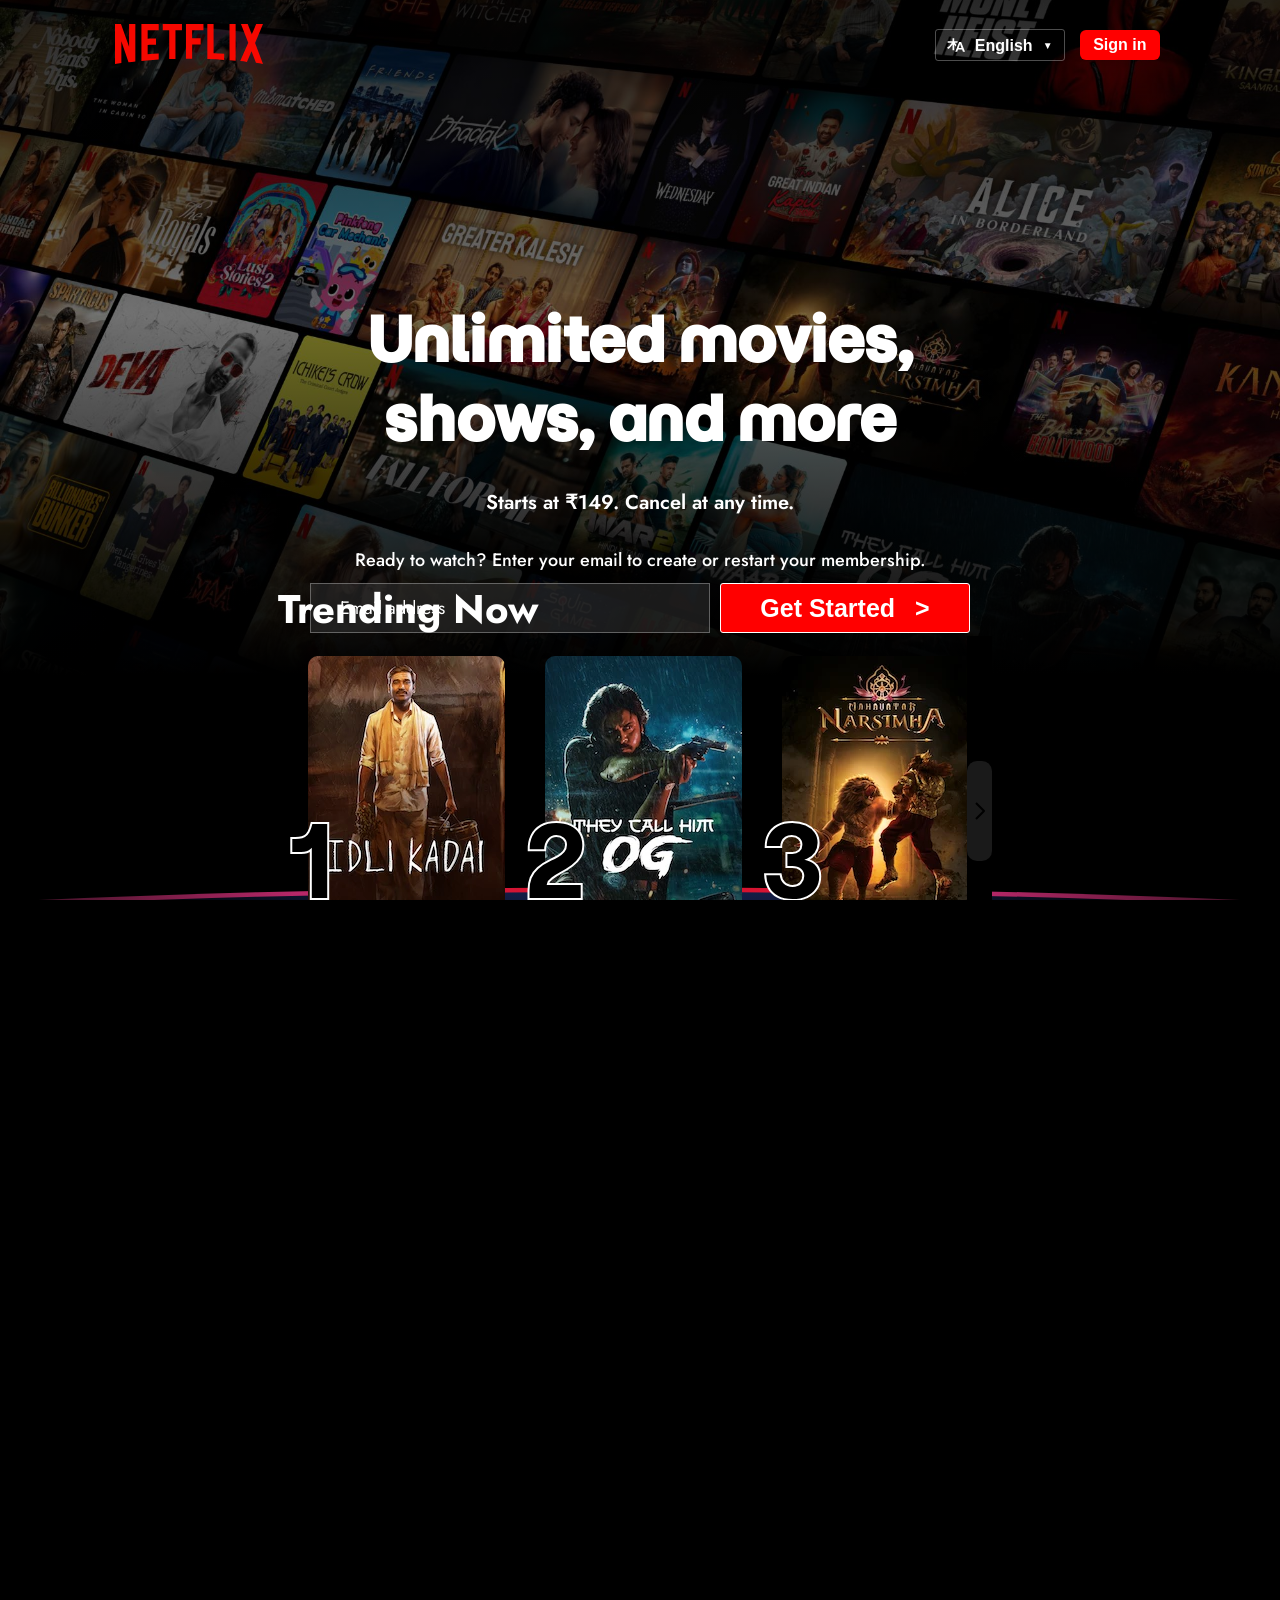
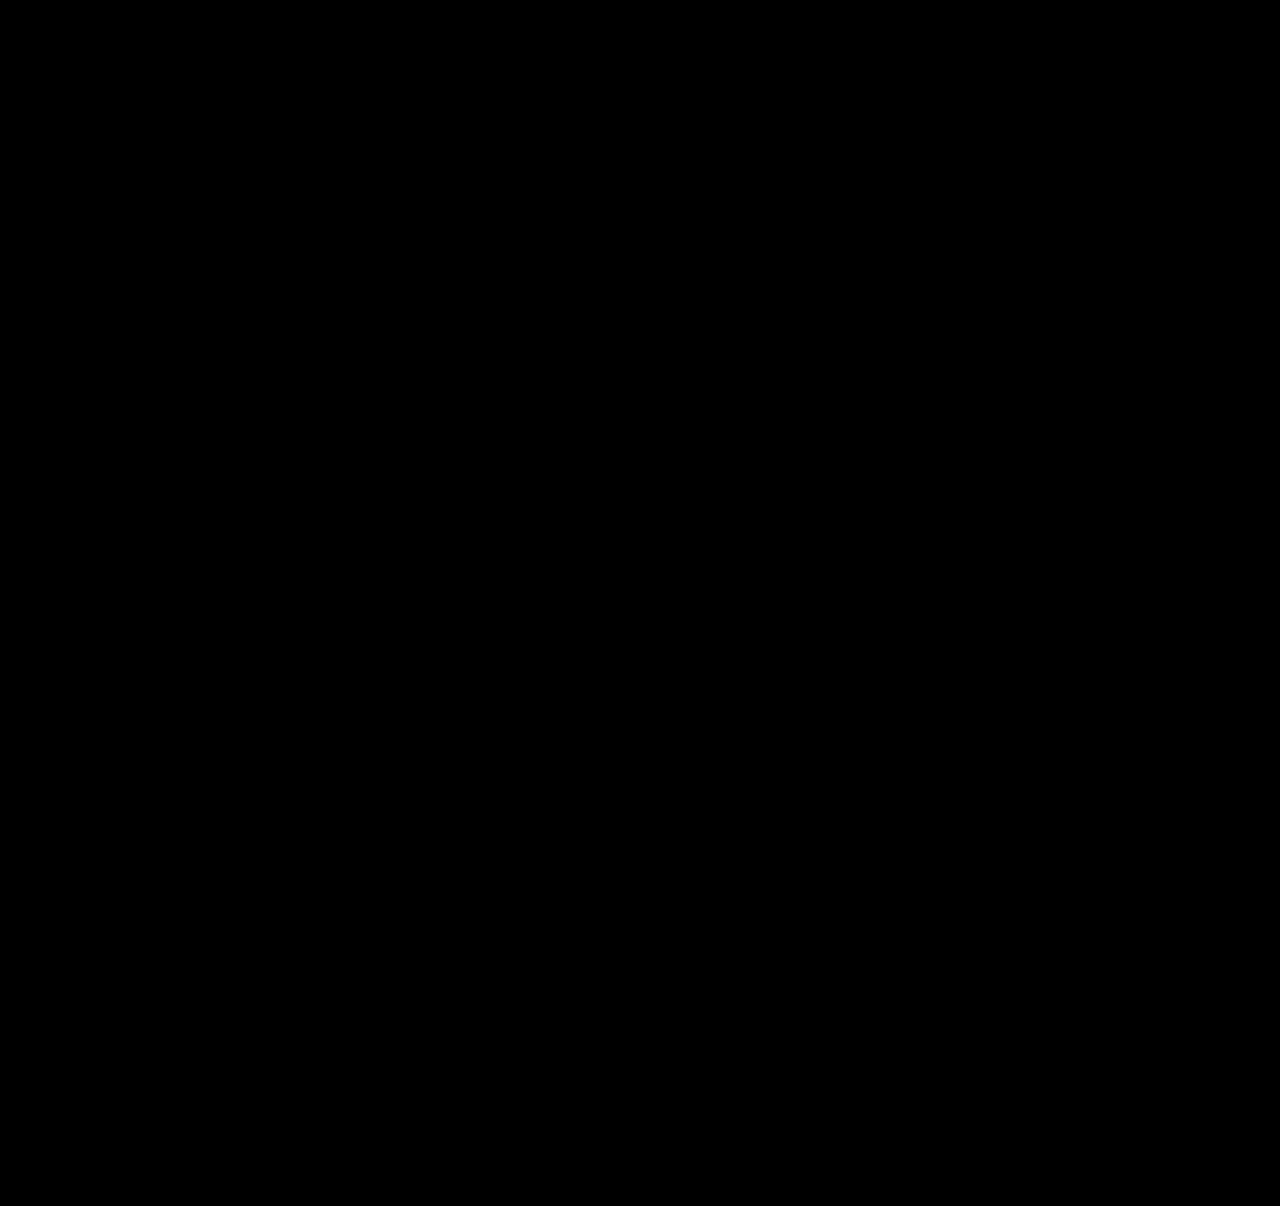
==== index.html @ 1cad3589 "half responsible" ====
<!DOCTYPE html>
<html lang="en">

<head>
    <meta charset="UTF-8">
    <meta name="viewport" content="width=device-width, initial-scale=1.0">
    <title>Document</title>
    <link rel="preconnect" href="https://fonts.googleapis.com">
    <link rel="preconnect" href="https://fonts.gstatic.com" crossorigin>
    <link
        href="https://fonts.googleapis.com/css2?family=Jost:ital,wght@0,100..900;1,100..900&family=Momo+Trust+Display&family=Roboto:ital,wght@0,100..900;1,100..900&display=swap"
        rel="stylesheet">
    <link rel="stylesheet" href="style.css">
</head>

<body>
    <div class="upper">
        <img class="background-image" src="main image.jpg" alt="">
        <div class="transparent"></div>
        <nav class="navbar">
            <div class="logo"><img class="navbar-logo" src="logo.svg" alt=""></div>

            <div class="buttons">
                <button class="lang">
                    <img class="lang-logo" src="lang.svg" alt="">
                    <select name="lan" id="language">
                        <option value="English">English</option>
                        <option value="Hindi">Hindi</option>
                    </select></button>
                <button class="signin">Sign in</button>
            </div>
        </nav>
        <div class="container">
            <h1>Unlimited movies, shows, and more</h1>
            <h3 class="offer">Starts at ₹149. Cancel at any time.</h3>
            <p class="pera">Ready to watch? Enter your email to create or restart your membership.</p>
            <div class="inputbutton">
                <div class="input-box">
                    <input type="email" class="einput" id="email" placeholder="" required>
                    <label for="email">Email address</label>
                </div>
                <button class="getbutton">Get Started</button>

            </div>
        </div>
    </div>
    <div class="lower">
        <div class="circle"></div>
        <div class="circle2"></div>
    </div>
    <div class="scrollbaar">
        <div class="main">
            <div class="header">
                <h2 class="trending-now">Trending Now</h2>
            </div>
            <div class="content">
                <div class="scroll">
                    <div class="left"><button class="button buttonleft"><svg viewBox="0 0 24 24" width="24" height="24"
                                data-icon="ChevronLeftMedium" data-icon-id=":r9:" aria-hidden="true"
                                xmlns="http://www.w3.org/2000/svg" fill="none" role="img">
                                <path fill="currentColor" fill-rule="evenodd"
                                    d="m8.41 12 7.3 7.3-1.42 1.4-8-8a1 1 0 0 1 0-1.4l8-8 1.42 1.4z" clip-rule="evenodd">
                                </path>
                            </svg></button></div>
                    <div class="elements">
                        <ul class="ullist">
                            <li class="li-img img1">
                                <div class="li-image"><img class="images" src="img1.webp" alt="">
                                    <p class="number">1</p>
                                </div>
                            </li>
                            <li class="li-img img2">
                                <div class="li-image"><img class="images" src="img2.webp" alt="">
                                    <p class="number">2</p>
                                </div>
                            </li>
                            <li class="li-img img3">
                                <div class="li-image"><img class="images" src="img3.webp" alt="">
                                    <p class="number">3</p>
                                </div>
                            </li>
                            <li class="li-img img4">
                                <div class="li-image"><img class="images" src="img4.webp" alt="">
                                    <p class="number">4</p>
                                </div>
                            </li>
                            <li class="li-img img5">
                                <div class="li-image"><img class="images" src="img5.webp" alt="">
                                    <p class="number">5</p>
                                </div>
                            </li>
                            <li class="li-img img6">
                                <div class="li-image"><img class="images" src="img6.webp" alt="">
                                    <p class="number">6</p>
                                </div>
                            </li>
                            <li class="li-img img7">
                                <div class="li-image"><img class="images" src="img7.webp" alt="">
                                    <p class="number">7</p>
                                </div>
                            </li>
                            <li class="li-img img8">
                                <div class="li-image"><img class="images" src="img8.webp" alt="">
                                    <p class="number">8</p>
                                </div>
                            </li>
                            <li class="li-img img9">
                                <div class="li-image"><img class="images" src="img9.webp" alt="">
                                    <p class="number">9</p>
                                </div>
                            </li>
                            <li class="li-img img10">
                                <div class="li-image"><img class="images" src="img10.webp" alt="">
                                    <p class="number">10</p>
                                </div>
                            </li>
                        </ul>
                    </div>
                    <div class="right"><button class="button buttonright"><svg viewBox="0 0 24 24" width="24"
                                height="24" data-icon="ChevronRightMedium" data-icon-id=":r4:" aria-hidden="true"
                                xmlns="http://www.w3.org/2000/svg" fill="none" role="img" class="">
                                <path fill="currentColor" fill-rule="evenodd"
                                    d="m15.59 12-7.3 7.3 1.42 1.4 8-8a1 1 0 0 0 0-1.4l-8-8-1.42 1.4z"
                                    clip-rule="evenodd">
                                </path>
                            </svg></button></div>
                </div>
            </div>
        </div>
    </div>
    <div class="third-section">
        <div class="third-section-container">
            <div class="more-reasons">
                <h2 class="headingjoin">More reasons to join</h2>
            </div>
            <div class="boxes">
                <div class="box">
                    <h3 class="title">Enjoy on your TV</h3>
                    <p class="text">Watch on smart TVs, PlayStation, Xbox, Chromecast, Apple TV, Blu-ray players and
                        more.
                    </p>
                    <div class="png"><svg width="72" height="72" viewBox="0 0 72 72" fill="none" class="">
                            <g id="television-core-small">
                                <path id="Vector" fill-rule="evenodd" clip-rule="evenodd"
                                    d="M37.2 53.3992C37.2 52.7365 36.6628 52.1992 36 52.1992H34.8C34.1373 52.1992 33.6 52.7365 33.6 53.3992V56.2636C33.6 56.9129 33.0834 57.4433 32.4347 57.4739C30.3013 57.5744 28.1719 57.7834 26.0546 58.1011L19.444 59.0926C18.2692 59.2688 17.4 60.2782 17.4 61.4662V62.0992C17.4 62.4304 17.6686 62.6992 18 62.6992H52.8C53.1314 62.6992 53.4 62.4304 53.4 62.0992V61.4662C53.4 60.2782 52.5309 59.2688 51.3561 59.0926L44.7454 58.1011C42.6282 57.7834 40.4987 57.5744 38.3653 57.4739C37.7167 57.4433 37.2 56.9129 37.2 56.2636V53.3992Z"
                                    fill="url(#paint0_radial_5179_1308)"></path>
                                <path id="Vector_2"
                                    d="M18.6 60.7388C18.6 60.2306 18.9587 59.796 19.4602 59.711C22.0196 59.2775 29.7585 58.0508 35.4 58.0508C41.0415 58.0508 48.7804 59.2775 51.3398 59.711C51.8412 59.796 52.2 60.2306 52.2 60.7388C52.2 60.902 52.0575 61.0268 51.8967 61.0004C50.1219 60.707 40.9704 59.2409 35.4 59.2409C29.8295 59.2409 20.678 60.707 18.9033 61.0004C18.7425 61.0268 18.6 60.902 18.6 60.7388Z"
                                    fill="url(#paint1_radial_5179_1308)"></path>
                                <path id="Vector_3"
                                    d="M63 12H8.99995C8.00584 12 7.19995 12.8059 7.19995 13.8V51.6C7.19995 52.5941 8.00584 53.4 8.99995 53.4H63C63.9941 53.4 64.8 52.5941 64.8 51.6V13.8C64.8 12.8059 63.9941 12 63 12Z"
                                    fill="url(#paint2_linear_5179_1308)"></path>
                                <path id="Vector_4"
                                    d="M63 12H8.99995C8.00584 12 7.19995 12.8059 7.19995 13.8V51.6C7.19995 52.5941 8.00584 53.4 8.99995 53.4H63C63.9941 53.4 64.8 52.5941 64.8 51.6V13.8C64.8 12.8059 63.9941 12 63 12Z"
                                    fill="url(#paint3_radial_5179_1308)"></path>
                                <path id="Vector_5" fill-rule="evenodd" clip-rule="evenodd"
                                    d="M8.99995 12.6H63C63.663 12.6 64.2 13.1372 64.2 13.8V50.4H7.79995V13.8C7.79995 13.1372 8.33719 12.6 8.99995 12.6ZM7.19995 50.4V13.8C7.19995 12.8059 8.00581 12 8.99995 12H63C63.9942 12 64.8 12.8059 64.8 13.8V50.4V51.6C64.8 52.5941 63.9942 53.4 63 53.4H8.99995C8.00581 53.4 7.19995 52.5941 7.19995 51.6V50.4Z"
                                    fill="url(#paint4_radial_5179_1308)"></path>
                                <path id="Vector_6"
                                    d="M35.4 52.8C36.3941 52.8 37.2 52.3971 37.2 51.9C37.2 51.4029 36.3941 51 35.4 51C34.4059 51 33.6 51.4029 33.6 51.9C33.6 52.3971 34.4059 52.8 35.4 52.8Z"
                                    fill="url(#paint5_radial_5179_1308)"></path>
                            </g>
                            <defs>
                                <radialGradient id="paint0_radial_5179_1308" cx="0" cy="0" r="1"
                                    gradientUnits="userSpaceOnUse"
                                    gradientTransform="translate(50.3269 49.3723) rotate(118.526) scale(55.1579 46.2871)">
                                    <stop stop-color="#802600"></stop>
                                    <stop offset="0.333333" stop-color="#6F181D"></stop>
                                    <stop offset="0.666667" stop-color="#5B1333"></stop>
                                    <stop offset="1" stop-color="#391945"></stop>
                                </radialGradient>
                                <radialGradient id="paint1_radial_5179_1308" cx="0" cy="0" r="1"
                                    gradientUnits="userSpaceOnUse"
                                    gradientTransform="translate(48.1077 53.6128) rotate(158.116) scale(32.7275 42.219)">
                                    <stop stop-color="#99421D"></stop>
                                    <stop offset="0.333333" stop-color="#99161D"></stop>
                                    <stop offset="0.666667" stop-color="#7D1845"></stop>
                                    <stop offset="1" stop-color="#59216E"></stop>
                                </radialGradient>
                                <linearGradient id="paint2_linear_5179_1308" x1="10.4727" y1="14.9572" x2="56.1755"
                                    y2="51.4814" gradientUnits="userSpaceOnUse">
                                    <stop stop-color="#99161D"></stop>
                                    <stop offset="0.245283" stop-color="#CA005B"></stop>
                                    <stop offset="0.346698" stop-color="#FF479A"></stop>
                                    <stop offset="0.46934" stop-color="#CC3CFF"></stop>
                                    <stop offset="0.735849" stop-color="#BC1A22"></stop>
                                    <stop offset="1" stop-color="#C94FF5"></stop>
                                </linearGradient>
                                <radialGradient id="paint3_radial_5179_1308" cx="0" cy="0" r="1"
                                    gradientUnits="userSpaceOnUse"
                                    gradientTransform="translate(38.6181 23.8286) rotate(90) scale(25.9571 25.8545)">
                                    <stop stop-color="#1C0E20" stop-opacity="0"></stop>
                                    <stop offset="1" stop-color="#1C0E20"></stop>
                                </radialGradient>
                                <radialGradient id="paint4_radial_5179_1308" cx="0" cy="0" r="1"
                                    gradientUnits="userSpaceOnUse"
                                    gradientTransform="translate(54 20.1938) rotate(144.293) scale(47.2897 44.8232)">
                                    <stop stop-color="#EF7744"></stop>
                                    <stop offset="0.333333" stop-color="#E50914"></stop>
                                    <stop offset="0.666667" stop-color="#A70D53"></stop>
                                    <stop offset="1" stop-color="#792A95"></stop>
                                </radialGradient>
                                <radialGradient id="paint5_radial_5179_1308" cx="0" cy="0" r="1"
                                    gradientUnits="userSpaceOnUse"
                                    gradientTransform="translate(36.525 51.3562) rotate(135) scale(4.58735)">
                                    <stop stop-color="#FFDCCC"></stop>
                                    <stop offset="0.333333" stop-color="#FFBDC0"></stop>
                                    <stop offset="0.666667" stop-color="#F89DC6"></stop>
                                    <stop offset="1" stop-color="#E4A1FA"></stop>
                                </radialGradient>
                            </defs>
                        </svg></div>
                </div>
                <div class="box">
                    <h3 class="title">Download your shows to watch offline</h3>
                    <p class="text">Save your favourites easily and always have something to watch.</p>
                    <div class="png"><svg width="72" height="72" viewBox="0 0 72 72" fill="none">
                            <g id="download-core-small">
                                <path id="Vector"
                                    d="M36 70.2008C54.8882 70.2008 70.2001 54.8889 70.2001 36.0008C70.2001 17.1126 54.8882 1.80078 36 1.80078C17.1119 1.80078 1.80005 17.1126 1.80005 36.0008C1.80005 54.8889 17.1119 70.2008 36 70.2008Z"
                                    fill="url(#paint0_radial_5179_7940)"></path>
                                <path id="Vector_2" opacity="0.4"
                                    d="M64.7658 36.195C65.5206 51.5916 53.7908 63.5824 38.5668 62.977C23.3428 62.3722 10.3893 49.4 9.63446 34.0034C8.87954 18.6068 20.6091 6.61594 35.8331 7.22116C51.0571 7.82638 64.0104 20.7984 64.7658 36.195Z"
                                    fill="url(#paint1_radial_5179_7940)"></path>
                                <path id="Vector_3"
                                    d="M62.3657 37.9958C63.1205 53.3924 51.3908 65.3832 36.1668 64.7778C20.9428 64.173 7.9893 51.2008 7.23444 35.8041C6.47952 20.4075 18.2091 8.41672 33.4331 9.02194C48.6571 9.62716 61.6103 22.5992 62.3657 37.9958Z"
                                    fill="url(#paint2_radial_5179_7940)"></path>
                                <path id="Vector_4" opacity="0.5"
                                    d="M64.7658 36.195C65.5206 51.5916 53.7908 63.5824 38.5668 62.977C23.3428 62.3722 10.3893 49.4 9.63446 34.0034C8.87954 18.6068 20.6091 6.61594 35.8331 7.22116C51.0571 7.82638 64.0104 20.7984 64.7658 36.195Z"
                                    fill="url(#paint3_radial_5179_7940)"></path>
                                <path id="Vector_5" opacity="0.6"
                                    d="M36.9 60.6C48.6636 60.6 58.2 51.0637 58.2 39.3C58.2 27.5363 48.6636 18 36.9 18C25.1363 18 15.6 27.5363 15.6 39.3C15.6 51.0637 25.1363 60.6 36.9 60.6Z"
                                    fill="url(#paint4_radial_5179_7940)"></path>
                                <path id="Vector_6" fill-rule="evenodd" clip-rule="evenodd"
                                    d="M39.0849 42.2727L46.3387 35.76L48.8945 38.5142L38.9118 47.477L37.8466 48.4333L36.6071 47.477L24.9899 38.5142L27.0434 35.76L35.4849 42.2727L33.6 21.6016H37.2L39.0849 42.2727Z"
                                    fill="url(#paint5_radial_5179_7940)"></path>
                                <path id="Vector_7" opacity="0.4" fill-rule="evenodd" clip-rule="evenodd"
                                    d="M61.6566 34.9618C61.7832 35.3893 62.391 35.3233 62.3694 34.878C61.6962 21.1369 50.1509 9.55975 36.5817 9.01957C34.4606 8.93515 32.4155 9.12541 30.4772 9.55909C30.0745 9.64915 30.1575 10.2082 30.5697 10.2246C45.0094 10.7979 57.6246 21.2971 61.6566 34.9618Z"
                                    fill="url(#paint6_radial_5179_7940)"></path>
                            </g>
                            <defs>
                                <radialGradient id="paint0_radial_5179_7940" cx="0" cy="0" r="1"
                                    gradientUnits="userSpaceOnUse"
                                    gradientTransform="translate(36.0001 36.1837) rotate(-90) scale(34.3829)">
                                    <stop offset="0.782019" stop-color="#982DBE"></stop>
                                    <stop offset="0.906819" stop-color="#B038DC" stop-opacity="0.2"></stop>
                                    <stop offset="1" stop-color="#E4A1FA" stop-opacity="0"></stop>
                                </radialGradient>
                                <radialGradient id="paint1_radial_5179_7940" cx="0" cy="0" r="1"
                                    gradientUnits="userSpaceOnUse"
                                    gradientTransform="translate(52.9937 20.0992) rotate(135) scale(49.9836)">
                                    <stop stop-color="#FFDCCC"></stop>
                                    <stop offset="0.333333" stop-color="#FFBDC0"></stop>
                                    <stop offset="0.666667" stop-color="#F89DC6"></stop>
                                    <stop offset="1" stop-color="#E4A1FA"></stop>
                                </radialGradient>
                                <radialGradient id="paint2_radial_5179_7940" cx="0" cy="0" r="1"
                                    gradientUnits="userSpaceOnUse"
                                    gradientTransform="translate(52.7999 19.6937) rotate(135) scale(53.1037)">
                                    <stop stop-color="#FFA984"></stop>
                                    <stop offset="0.333333" stop-color="#FF787F"></stop>
                                    <stop offset="0.666667" stop-color="#F45FA2"></stop>
                                    <stop offset="1" stop-color="#C44AF1"></stop>
                                </radialGradient>
                                <radialGradient id="paint3_radial_5179_7940" cx="0" cy="0" r="1"
                                    gradientUnits="userSpaceOnUse"
                                    gradientTransform="translate(52.9937 20.0992) rotate(135) scale(49.9836)">
                                    <stop stop-color="#FFDCCC"></stop>
                                    <stop offset="0.333333" stop-color="#FFBDC0"></stop>
                                    <stop offset="0.666667" stop-color="#F89DC6"></stop>
                                    <stop offset="1" stop-color="#E4A1FA"></stop>
                                </radialGradient>
                                <radialGradient id="paint4_radial_5179_7940" cx="0" cy="0" r="1"
                                    gradientUnits="userSpaceOnUse" gradientTransform="translate(36.9 39.3) scale(21.3)">
                                    <stop stop-color="white"></stop>
                                    <stop offset="1" stop-color="white" stop-opacity="0"></stop>
                                </radialGradient>
                                <radialGradient id="paint5_radial_5179_7940" cx="0" cy="0" r="1"
                                    gradientUnits="userSpaceOnUse"
                                    gradientTransform="translate(31.2 32.1016) rotate(39.5226) scale(15.5567)">
                                    <stop stop-color="#EF7744"></stop>
                                    <stop offset="0.2406" stop-color="#E50914"></stop>
                                    <stop offset="1" stop-color="#792A95"></stop>
                                </radialGradient>
                                <radialGradient id="paint6_radial_5179_7940" cx="0" cy="0" r="1"
                                    gradientUnits="userSpaceOnUse"
                                    gradientTransform="translate(50.7 21.3) rotate(-180) scale(30)">
                                    <stop stop-color="white"></stop>
                                    <stop offset="1" stop-color="white" stop-opacity="0"></stop>
                                </radialGradient>
                            </defs>
                        </svg></div>
                </div>
                <div class="box">
                    <h3 class="title">Watch everywhere</h3>
                    <p class="text">Stream unlimited movies and TV shows on your phone, tablet, laptop, and TV.</p>
                    <div class="png"><svg width="72" height="72" viewBox="0 0 72 72" fill="none">
                            <g id="telescope-core-small">
                                <path id="Vector"
                                    d="M24.0492 36.6016L33.6 46.3898L17.8029 56.8633C17.8029 56.8633 15.8891 57.6983 13.625 55.2638C11.361 52.8293 12.1235 51.238 12.1235 51.238L24.0492 36.6016Z"
                                    fill="url(#paint0_radial_5179_1664)"></path>
                                <path id="Vector_2"
                                    d="M25.0344 34.1992L36 46.151L25.0616 53.8043C25.0616 53.8043 21.8289 55.0984 18.0987 51.0172C14.3686 46.9358 15.9198 44.5105 15.9198 44.5105L25.0344 34.1992Z"
                                    fill="url(#paint1_radial_5179_1664)"></path>
                                <path id="Vector_3"
                                    d="M39 13.0195L59.1 33.6788L32.5325 50.4142C32.5325 50.4142 28.7459 50.2552 24.3978 45.4897C20.0498 40.7243 21.4096 35.8101 21.4096 35.8101L39 13.0195Z"
                                    fill="url(#paint2_radial_5179_1664)"></path>
                                <path id="Vector_4"
                                    d="M57.6709 15.3516C63.1044 21.2807 63.9858 29.2883 59.6386 33.2371C55.2916 37.186 47.3628 35.5806 41.9292 29.6515C36.4954 23.7224 35.6145 15.7148 39.9615 11.766C44.3084 7.81716 52.2372 9.42252 57.6709 15.3516Z"
                                    fill="url(#paint3_radial_5179_1664)"></path>
                                <path id="Vector_5"
                                    d="M58.3787 31.255C54.8121 34.5032 48.2143 33.0817 43.6421 28.0798C39.07 23.078 38.2547 16.39 41.8213 13.1419C45.3879 9.89364 51.9857 11.3152 56.5579 16.3171C61.1298 21.3189 61.9452 28.0069 58.3787 31.255Z"
                                    fill="url(#paint4_radial_5179_1664)"></path>
                                <path id="Vector_6" opacity="0.85"
                                    d="M59.6783 28.823C60.576 24.1785 59.6544 20.5934 56.1603 16.6199C52.6662 12.6464 47.3508 10.8657 43.7796 12.7598C39.371 15.098 48.3734 13.5961 53.4577 19.5815C57.8259 24.724 58.8516 33.1009 59.6783 28.823Z"
                                    fill="url(#paint5_radial_5179_1664)"></path>
                                <path id="Vector_7" opacity="0.4"
                                    d="M50.3979 25.2452C50.4549 26.7239 49.2932 27.7677 47.8032 27.5766C46.3131 27.3856 45.059 26.032 45.002 24.5532C44.945 23.0745 46.1067 22.0307 47.5968 22.2218C49.0868 22.4128 50.341 23.7664 50.3979 25.2452Z"
                                    fill="url(#paint6_radial_5179_1664)"></path>
                                <path id="Vector_8" opacity="0.6"
                                    d="M36.9217 21.0039L26.4258 34.3627C26.3297 36.4604 28.2903 39.5534 30.0334 40.8344L41.2345 29.9105C39.6 28.2005 36.9591 24.1025 36.9217 21.0039Z"
                                    fill="url(#paint7_radial_5179_1664)"></path>
                                <path id="Vector_9" fill-rule="evenodd" clip-rule="evenodd"
                                    d="M20.0576 9.60156L21.479 11.7187L24 11.0654L22.3575 13.0272L23.7789 15.1444L21.3424 14.2397L19.7 16.2016L19.8365 13.6806L17.4 12.7759L19.9209 12.1225L20.0576 9.60156ZM58.776 52.8016L58.9623 56.4685L62.4 57.4188L59.0774 58.7347L59.2637 62.4016L57.0239 59.548L53.7014 60.8638L55.6397 57.7843L53.4 54.9307L56.8377 55.8811L58.776 52.8016ZM15.206 24.2101L15.8768 21.0016L13.4793 23.1964L10.6853 21.5563L11.9975 24.553L9.59998 26.7478L12.8085 26.405L14.1207 29.4016L14.7915 26.1931L18 25.8502L15.206 24.2101Z"
                                    fill="url(#paint8_linear_5179_1664)"></path>
                            </g>
                            <defs>
                                <radialGradient id="paint0_radial_5179_1664" cx="0" cy="0" r="1"
                                    gradientUnits="userSpaceOnUse"
                                    gradientTransform="translate(36.6875 32.7016) rotate(135) scale(34.9134)">
                                    <stop stop-color="#99421D"></stop>
                                    <stop offset="0.333333" stop-color="#99161D"></stop>
                                    <stop offset="0.666667" stop-color="#7D1845"></stop>
                                    <stop offset="1" stop-color="#59216E"></stop>
                                </radialGradient>
                                <radialGradient id="paint1_radial_5179_1664" cx="0" cy="0" r="1"
                                    gradientUnits="userSpaceOnUse"
                                    gradientTransform="translate(42.5937 27.2992) rotate(135) scale(44.5477 44.5279)">
                                    <stop stop-color="#EF7744"></stop>
                                    <stop offset="0.333333" stop-color="#E50914"></stop>
                                    <stop offset="0.666667" stop-color="#A70D53"></stop>
                                    <stop offset="1" stop-color="#792A95"></stop>
                                </radialGradient>
                                <radialGradient id="paint2_radial_5179_1664" cx="0" cy="0" r="1"
                                    gradientUnits="userSpaceOnUse"
                                    gradientTransform="translate(42.3 29.106) rotate(135) scale(31.8127)">
                                    <stop stop-color="#FB540D"></stop>
                                    <stop offset="0.333333" stop-color="#E50914"></stop>
                                    <stop offset="0.666667" stop-color="#A70D53"></stop>
                                    <stop offset="1" stop-color="#792A95"></stop>
                                </radialGradient>
                                <radialGradient id="paint3_radial_5179_1664" cx="0" cy="0" r="1"
                                    gradientUnits="userSpaceOnUse"
                                    gradientTransform="translate(57.675 14.7078) rotate(134.326) scale(24.0433 24.0367)">
                                    <stop stop-color="#FFDCCC"></stop>
                                    <stop offset="0.333333" stop-color="#FFBDC0"></stop>
                                    <stop offset="0.666667" stop-color="#F89DC6"></stop>
                                    <stop offset="1" stop-color="#E4A1FA"></stop>
                                </radialGradient>
                                <radialGradient id="paint4_radial_5179_1664" cx="0" cy="0" r="1"
                                    gradientUnits="userSpaceOnUse"
                                    gradientTransform="translate(52.1305 21.273) rotate(141.875) scale(9.87138 12.8159)">
                                    <stop offset="0.307292" stop-color="#F89DC6"></stop>
                                    <stop offset="0.645392" stop-color="#E75094"></stop>
                                    <stop offset="1" stop-color="#59216E"></stop>
                                </radialGradient>
                                <radialGradient id="paint5_radial_5179_1664" cx="0" cy="0" r="1"
                                    gradientUnits="userSpaceOnUse"
                                    gradientTransform="translate(55.8 15.6) rotate(135) scale(13.1522)">
                                    <stop stop-color="white"></stop>
                                    <stop offset="1" stop-color="white" stop-opacity="0"></stop>
                                </radialGradient>
                                <radialGradient id="paint6_radial_5179_1664" cx="0" cy="0" r="1"
                                    gradientUnits="userSpaceOnUse"
                                    gradientTransform="translate(49.2362 22.9648) rotate(131.079) scale(5.08644 6.006)">
                                    <stop stop-color="white"></stop>
                                    <stop offset="1" stop-color="white" stop-opacity="0"></stop>
                                </radialGradient>
                                <radialGradient id="paint7_radial_5179_1664" cx="0" cy="0" r="1"
                                    gradientUnits="userSpaceOnUse"
                                    gradientTransform="translate(36.8758 29.1353) rotate(137.622) scale(13.5764)">
                                    <stop stop-color="#FFA984"></stop>
                                    <stop offset="1" stop-color="#F7636B" stop-opacity="0"></stop>
                                </radialGradient>
                                <linearGradient id="paint8_linear_5179_1664" x1="44.65" y1="27.9016" x2="24.25"
                                    y2="48.3016" gradientUnits="userSpaceOnUse">
                                    <stop stop-color="#EF7744"></stop>
                                    <stop offset="0.333333" stop-color="#E50914"></stop>
                                    <stop offset="0.666667" stop-color="#A70D53"></stop>
                                    <stop offset="1" stop-color="#792A95"></stop>
                                </linearGradient>
                            </defs>
                        </svg></div>
                </div>
                <div class="box">
                    <h3 class="title">Create profiles for kids</h3>
                    <p class="text">Send kids on adventures with their favourite characters in a space made just for
                        them —
                        free with your membership.</p>
                    <div class="png"><svg width="72" height="72" viewBox="0 0 72 72" fill="none">
                            <g id="profiles-core-small">
                                <path id="Vector"
                                    d="M10.8 15.6008C10.8 12.9499 12.949 10.8008 15.5999 10.8008H40.8C43.4509 10.8008 45.6 12.9498 45.6 15.6008V40.8007C45.6 43.4516 43.4509 45.6007 40.8 45.6007H15.6C12.949 45.6007 10.8 43.4517 10.8 40.8007V15.6008Z"
                                    fill="url(#paint0_radial_5179_7919)"></path>
                                <path id="Vector_2"
                                    d="M9.59998 14.4016C9.59998 11.7506 11.749 9.60162 14.4 9.60156H39.6C42.251 9.60156 44.4 11.7506 44.4 14.4016V39.6015C44.4 42.2525 42.251 44.4015 39.6 44.4015H14.4C11.749 44.4016 9.59998 42.2525 9.59998 39.6015V14.4016Z"
                                    fill="url(#paint1_radial_5179_7919)"></path>
                                <path id="Vector_3"
                                    d="M18.6 21.9008C18.6 23.0606 17.6598 24.0008 16.5 24.0008C15.3402 24.0008 14.4 23.0606 14.4 21.9008C14.4 20.741 15.3402 19.8008 16.5 19.8008C17.6598 19.8008 18.6 20.741 18.6 21.9008Z"
                                    fill="url(#paint2_radial_5179_7919)"></path>
                                <path id="Vector_4"
                                    d="M39.6 21.9008C39.6 23.0606 38.6598 24.0008 37.5 24.0008C36.3402 24.0008 35.4 23.0606 35.4 21.9008C35.4 20.741 36.3402 19.8008 37.5 19.8008C38.6598 19.8008 39.6 20.741 39.6 21.9008Z"
                                    fill="url(#paint3_radial_5179_7919)"></path>
                                <path id="Vector_5"
                                    d="M23.6713 29.4501C23.2437 29.1967 22.6917 29.3379 22.4383 29.7655C22.1848 30.1932 22.3261 30.7452 22.7537 30.9986C23.8254 31.6337 26.769 32.7744 30.6375 32.7744C34.506 32.7744 37.4497 31.6337 38.5213 30.9986C38.949 30.7452 39.0902 30.1932 38.8368 29.7655C38.5834 29.3379 38.0313 29.1967 37.6037 29.4501C36.8191 29.9151 34.194 30.9744 30.6375 30.9744C27.081 30.9744 24.456 29.9151 23.6713 29.4501Z"
                                    fill="url(#paint4_radial_5179_7919)"></path>
                                <path id="Vector_6" opacity="0.35"
                                    d="M19.2 44.4016H28.2L32.4 27.6016C30.2787 28.1801 28.4542 29.5387 27.2921 31.4053L19.2 44.4016Z"
                                    fill="url(#paint5_radial_5179_7919)"></path>
                                <path id="Vector_7"
                                    d="M27.6 32.4016C27.6 29.7506 29.749 27.6016 32.4 27.6016L57.6 27.6016C60.2508 27.6016 62.4 29.7506 62.4 32.4016V57.6015C62.4 60.2524 60.2508 62.4016 57.6 62.4016H32.4C29.749 62.4016 27.6 60.2524 27.6 57.6016V32.4016Z"
                                    fill="url(#paint6_radial_5179_7919)"></path>
                                <path id="Vector_8"
                                    d="M36.6 39.9008C36.6 41.0606 35.6598 42.0008 34.5 42.0008C33.3402 42.0008 32.4 41.0606 32.4 39.9008C32.4 38.741 33.3402 37.8008 34.5 37.8008C35.6598 37.8008 36.6 38.741 36.6 39.9008Z"
                                    fill="url(#paint7_radial_5179_7919)"></path>
                                <path id="Vector_9"
                                    d="M57.6 39.9008C57.6 41.0606 56.6598 42.0008 55.5 42.0008C54.3402 42.0008 53.4 41.0606 53.4 39.9008C53.4 38.741 54.3402 37.8008 55.5 37.8008C56.6598 37.8008 57.6 38.741 57.6 39.9008Z"
                                    fill="url(#paint8_radial_5179_7919)"></path>
                                <path id="Vector_10"
                                    d="M41.8213 47.6025C41.3937 47.349 40.8416 47.4903 40.5882 47.9179C40.3348 48.3455 40.476 48.8976 40.9037 49.1509C41.9753 49.786 44.919 50.9267 48.7875 50.9267C52.656 50.9267 55.5996 49.786 56.6713 49.1509C57.0989 48.8976 57.2402 48.3455 56.9867 47.9179C56.7333 47.4903 56.1813 47.349 55.7537 47.6025C54.969 48.0674 52.344 49.1267 48.7875 49.1267C45.231 49.1267 42.6059 48.0674 41.8213 47.6025Z"
                                    fill="url(#paint9_radial_5179_7919)"></path>
                            </g>
                            <defs>
                                <radialGradient id="paint0_radial_5179_7919" cx="0" cy="0" r="1"
                                    gradientUnits="userSpaceOnUse"
                                    gradientTransform="translate(39.075 17.6882) rotate(135) scale(32.8097)">
                                    <stop stop-color="#99421D"></stop>
                                    <stop offset="0.333333" stop-color="#99161D"></stop>
                                    <stop offset="0.666667" stop-color="#7D1845"></stop>
                                    <stop offset="1" stop-color="#59216E"></stop>
                                </radialGradient>
                                <radialGradient id="paint1_radial_5179_7919" cx="0" cy="0" r="1"
                                    gradientUnits="userSpaceOnUse"
                                    gradientTransform="translate(62.4 8.70157) rotate(133.87) scale(75.3216)">
                                    <stop stop-color="#FFDCCC"></stop>
                                    <stop offset="0.333333" stop-color="#FFBDC0"></stop>
                                    <stop offset="0.666667" stop-color="#F89DC6"></stop>
                                    <stop offset="1" stop-color="#E4A1FA"></stop>
                                </radialGradient>
                                <radialGradient id="paint2_radial_5179_7919" cx="0" cy="0" r="1"
                                    gradientUnits="userSpaceOnUse"
                                    gradientTransform="translate(60.3 11.1008) rotate(133.939) scale(68.7426 55.9547)">
                                    <stop stop-color="#99421D"></stop>
                                    <stop offset="0.333333" stop-color="#99161D"></stop>
                                    <stop offset="0.666667" stop-color="#7D1845"></stop>
                                    <stop offset="1" stop-color="#59216E"></stop>
                                </radialGradient>
                                <radialGradient id="paint3_radial_5179_7919" cx="0" cy="0" r="1"
                                    gradientUnits="userSpaceOnUse"
                                    gradientTransform="translate(60.3 11.1008) rotate(133.939) scale(68.7426 55.9547)">
                                    <stop stop-color="#99421D"></stop>
                                    <stop offset="0.333333" stop-color="#99161D"></stop>
                                    <stop offset="0.666667" stop-color="#7D1845"></stop>
                                    <stop offset="1" stop-color="#59216E"></stop>
                                </radialGradient>
                                <radialGradient id="paint4_radial_5179_7919" cx="0" cy="0" r="1"
                                    gradientUnits="userSpaceOnUse"
                                    gradientTransform="translate(60.3 11.0994) rotate(133.939) scale(68.7426 55.9548)">
                                    <stop stop-color="#99421D"></stop>
                                    <stop offset="0.333333" stop-color="#99161D"></stop>
                                    <stop offset="0.666667" stop-color="#7D1845"></stop>
                                    <stop offset="1" stop-color="#59216E"></stop>
                                </radialGradient>
                                <radialGradient id="paint5_radial_5179_7919" cx="0" cy="0" r="1"
                                    gradientUnits="userSpaceOnUse"
                                    gradientTransform="translate(39.6 27.9016) rotate(135) scale(23.3345)">
                                    <stop stop-color="#FFA984"></stop>
                                    <stop offset="0.333333" stop-color="#FF787F"></stop>
                                    <stop offset="0.666667" stop-color="#F45FA2"></stop>
                                    <stop offset="1" stop-color="#C44AF1"></stop>
                                </radialGradient>
                                <radialGradient id="paint6_radial_5179_7919" cx="0" cy="0" r="1"
                                    gradientUnits="userSpaceOnUse"
                                    gradientTransform="translate(61.8 29.7016) rotate(135) scale(43.2749)">
                                    <stop stop-color="#EF7744"></stop>
                                    <stop offset="0.333333" stop-color="#E50914"></stop>
                                    <stop offset="0.666667" stop-color="#A70D53"></stop>
                                    <stop offset="1" stop-color="#792A95"></stop>
                                </radialGradient>
                                <radialGradient id="paint7_radial_5179_7919" cx="0" cy="0" r="1"
                                    gradientUnits="userSpaceOnUse"
                                    gradientTransform="translate(62.1 11.1008) rotate(137.146) scale(73.6614 60.3576)">
                                    <stop stop-color="#FFDCCC"></stop>
                                    <stop offset="0.333333" stop-color="#FDF6F6"></stop>
                                    <stop offset="0.666667" stop-color="#FADCE9"></stop>
                                    <stop offset="1" stop-color="#E4A1FA"></stop>
                                </radialGradient>
                                <radialGradient id="paint8_radial_5179_7919" cx="0" cy="0" r="1"
                                    gradientUnits="userSpaceOnUse"
                                    gradientTransform="translate(62.1 11.1008) rotate(137.146) scale(73.6614 60.3576)">
                                    <stop stop-color="#FFDCCC"></stop>
                                    <stop offset="0.333333" stop-color="#FDF6F6"></stop>
                                    <stop offset="0.666667" stop-color="#FADCE9"></stop>
                                    <stop offset="1" stop-color="#E4A1FA"></stop>
                                </radialGradient>
                                <radialGradient id="paint9_radial_5179_7919" cx="0" cy="0" r="1"
                                    gradientUnits="userSpaceOnUse"
                                    gradientTransform="translate(62.1 11.1017) rotate(137.146) scale(73.6614 60.3576)">
                                    <stop stop-color="#FFDCCC"></stop>
                                    <stop offset="0.333333" stop-color="#FDF6F6"></stop>
                                    <stop offset="0.666667" stop-color="#FADCE9"></stop>
                                    <stop offset="1" stop-color="#E4A1FA"></stop>
                                </radialGradient>
                            </defs>
                        </svg></div>
                </div>
            </div>
        </div>
    </div>
    <div class="forth-section">
        <div class="forth-section-container">
            <div class="forth">
                <h2 class="headingQNA">Frequently Asked Questions</h2>
            </div>
            <div class="qua-ans">
                <div class="quation-box">
                    <h3 class="quation">What is Netflix?</h3>
                    <img class="cross" src="cross.svg" alt="">
                </div>
                <div class="answer-box">
                    <p>Netflix is a streaming service that offers a wide variety of award-winning TV shows, movies,
                        anime,
                        documentaries and more – on thousands of internet-connected devices.</p><br>
                    <p>You can watch as much as you want, whenever you want, without a single ad – all for one low
                        monthly
                        price. There's always something new to discover, and new TV shows and movies are added every
                        week!
                    </p>
                </div>
                <div class="quation-box">
                    <h3 class="quation">How much does Netflix cost?</h3>
                    <img class="cross" src="cross.svg" alt="">
                </div>
                <div class="answer-box">
                    <p>Watch Netflix on your smartphone, tablet, Smart TV, laptop, or streaming device, all for one
                        fixed
                        monthly fee. Plans range from ₹149 to ₹649 a month. No extra costs, no contracts.</p>

                </div>
                <div class="quation-box">
                    <h3 class="quation">Where can I watch?</h3>
                    <img class="cross" src="cross.svg" alt="">
                </div>
                <div class="answer-box">
                    <p>Watch anywhere, anytime. Sign in with your Netflix account to watch instantly on the web at
                        netflix.com from your personal computer or on any internet-connected device that offers the
                        Netflix
                        app, including smart TVs, smartphones, tablets, streaming media players and game consoles.</p>
                    <br>
                    <p>You can also download your favourite shows with the iOS or Android app. Use downloads to watch
                        while
                        you're on the go and without an internet connection. Take Netflix with you anywhere.
                    </p>
                </div>
                <div class="quation-box">
                    <h3 class="quation">How do I cancel?</h3>
                    <img class="cross" src="cross.svg" alt="">
                </div>
                <div class="answer-box">
                    <p>Netflix is flexible. There are no annoying contracts and no commitments. You can easily cancel
                        your
                        account online in two clicks. There are no cancellation fees – start or stop your account
                        anytime.
                    </p>
                </div>
                <div class="quation-box">
                    <h3 class="quation">What can I watch on Netflix?</h3>
                    <img class="cross" src="cross.svg" alt="">
                </div>
                <div class="answer-box">
                    <p>Netflix has an extensive library of feature films, documentaries, shows, anime, award-winning
                        Netflix
                        originals, and more. Watch as much as you want, anytime you want.</p>
                </div>
                <div class="quation-box">
                    <h3 class="quation">Is Netflix good for kids?</h3>
                    <img class="cross" src="cross.svg" alt="">
                </div>
                <div class="answer-box">
                    <p>The Netflix Kids experience is included in your membership to give parents control while kids
                        enjoy
                        family-friendly TV shows and films in their own space.</p><br>
                    <p>Kids profiles come with PIN-protected parental controls that let you restrict the maturity rating
                        of
                        content kids can watch and block specific titles you don’t want kids to see.
                    </p>
                </div>
            </div>

        </div>
    </div>
    <div class="fifth-section" >
        <div class="last-section">
            <div class="center">
                <p class="pera">Ready to watch? Enter your email to create or restart your membership.</p>
                <div class="inputbutton">
                    <div class="input-box">
                        <input type="email" class="einput" id="email" placeholder="" required>
                        <label for="email">Email address</label>
                    </div>
                    <button class="getbutton">Get Started</button>
                </div>

            </div>
            <p class="contact-number">Questions? Call <span style="text-decoration: underline;">7600-400-758</span></p>
            <div class="table">
                <div class="ul-box">
                    <ul class="first-col">
                        <li class="items">FAQ</li>
                        <li class="items">Investor Relations</li>
                        <li class="items">Privacy</li>
                        <li class="items">Speed Test</li>
                    </ul>
                </div>
                <div class="ul-box">
                    <ul class="first-col">
                        <li class="items">
                            Help Centre</li>
                        <li class="items">Jobs</li>
                        <li class="items">
                            Cookie Preferences</li>
                        <li class="items">Legal Notices</li>
                    </ul>
                </div>
                <div class="ul-box">
                    <ul class="first-col">
                        <li class="items">Account</li>
                        <li class="items">
                            Ways to Watch</li>
                        <li class="items">
                            Corporate Information</li>
                        <li class="items">Only on Netflix</li>
                    </ul>
                </div>
                <div class="ul-box">
                    <ul class="first-col">
                        <li class="items">Media Centre</li>
                        <li class="items">Terms of Use</li>
                        <li class="items">Contact Us</li>
                    </ul>
                </div>
            </div>
            <button class="lang">
                <img class="lang-logo" src="lang.svg" alt="">
                <select name="lan" id="language">
                    <option value="English">English</option>
                    <option value="Hindi">Hindi</option>
                </select>
            </button>
            <p class="net-india">Netflix India</p>
            <p class="last-pera">This page is protected by Google reCAPTCHA to ensure you're not a bot. <span
                    style="color:#8ac9f3; text-decoration: underline;"> Learn more.</span></p>

        </div>
    </div>
</body>
<script src="netflix.js"></script>

</html>
---- style.css ----
/* *****************************UNIVERSAL SELECTER************************************************ */

* {
    margin: 0;
    padding: 0;
    box-sizing: border-box;
}

/* *****************************BODY & HTML SELECTER************************************************ */

body, html {
    height: 100%;
    width: 100%;
    position: relative;
    overflow-x: hidden;
    background-color: black;
    color: white;
    display: flex;
    align-items: center;
    flex-direction: column;
    
}
/* *****************************UPPER BOX************************************************ */
.upper {
    width: 100vw;
    height: auto;
    transform: translateY(-45px);
    position: relative;
    display: flex;
    align-items: center;
    justify-content: center;
}

.background-image {
    width: 100%;
    height: auto;
    object-fit: contain;
    z-index: 1
    
}


.transparent {
    width: 100%;
    height: 100%;
    background: linear-gradient(to bottom,
            rgba(0, 0, 0, 0.85),
            rgba(0, 0, 0, 0.4),
            rgba(0, 0, 0, 1.85)
        );
    position: absolute;
    top: 0;
    left: 0;
    z-index: 2;
}




/* *****************************NAVIGATION BAR************************************************ */

.navbar {
    left: 0;
    right: 0;
    width: 82vw;
    margin: auto;
    position: absolute; 
    top: 64px;
    z-index: 15;
    display: flex;
    height: 52px;
    align-items: center;
    justify-content: space-between;

}
.logo {
    position: relative;
}

.navbar-logo {
    height: 40px;
    position: relative;
    top: 1px;
    filter: invert(14%) sepia(88%) saturate(7485%) hue-rotate(2deg) brightness(95%) contrast(105%);
    -webkit-user-drag: none;
      user-select: none;
}

.buttons {
    display: flex;
    align-items: center;
    gap: 10px;

}

.lang {
    background: transparent;
    border: 1px solid rgba(255, 255, 255, 0.3);
    border-radius: 3px;
    display: flex;
    align-items: center;
    justify-content: center;
    padding: 2px 8px;
    width: 130px;
    height: 32px;
}

.lang-logo {
    height: 18px;
    padding-left: 25px;
    position: relative;
    top: 0px;
    filter: brightness(0) invert(1);
}

#language {
    width: auto;
    height: 35px;
    font-size: 16px;
    background: transparent;
    color: white;
    border: none;
    outline: none;
    appearance: none;
    padding-right: 15px;
    padding-left: 10px;
    font-weight: 600;
}

option {
    color: black;
}


.signin {
    width: 100px;
    height: 30px;
    text-align: center;
    margin: 5px;
    background-color: red;
    border-radius: 6px;
    font-size: 16px;
    width: 80px;
    height: 30px;
    border: none;
    color: white;
    font-weight: 600;
    cursor: pointer;
}



.lang::after {
    content: "▼";
    font-size: 10px;
    color: white;
    margin-left: -5px;
    pointer-events: none;
    padding-right: 25px;
}


/* *****************************HEADER OFFER EMAIL AND GET BUTTON************************************************ */

.container {
    position: absolute;
    top: 345px;
    z-index: 20;
    color: white;
    display: flex;
    flex-direction: column;
    align-items: center;
    width: 750px;
    height: auto;
    text-align: center;
    font-family: "Momo Trust Display", sans-serif;
}

h1 {
    font-size: 60px;
    padding: 0px 50px 30px 50px;
}

.offer {
    font-size: 20px;
    padding: 0px 50px 30px 50px;
    font-family: "Jost", sans-serif;
    font-weight: 600;
}

.pera {
    color: white;
    font-size: 18px;
    padding: 0px 50px 10px 50px;
    font-family: "Jost", sans-serif;
    font-weight: 500;
}
.inputbutton {
    display: flex;
    gap: 10px;
}
.input-box {
    position: relative;
}

.einput {
    width: 400px;
    height: 50px;
    background: rgba(57, 56, 56, 0.472);
    border: 1px solid rgba(255, 255, 255, 0.3);
    color: white;
    font-size: 18px;
    padding: 15px 20px 0 20px;
    box-sizing: border-box;
    caret-color: white;
    outline: none;
}

.input-box label {
    position: absolute;
    left: 30px;
    top: 12px;
    color: #ffffff;
    font-size: 18px;
    opacity: 1;
    pointer-events: none;
    transition: all 0.3s ease;
    font-family: "Jost", sans-serif;
    font-weight: 400;
}

.einput:focus+label,
.einput:not(:placeholder-shown)+label {
    top: 5px;
    left: 22PX;
    font-size: 12px;
    opacity: 1;
}

.einput:focus {
    border: 3px solid white;
}


.getbutton {
    width: 250px;
    height: 50px;
    background-color: red;
    border: none;
    color: white;
    font-size: 25px;
    font-weight: 700;
    border-radius: calc(0.1875rem);
    border: 1px solid white;
    cursor: pointer;
}

.getbutton::after {
    content: ">";
    padding-left: 20px;
}

/* *****************************LOWER BOX************************************************ */

.lower {
    background-color: black;
    width: 100%;
    height: 120px;
    position: absolute;
    top: 925px;
    display: flex;
    justify-content: center;
    z-index: 9;
}

.circle {
    background: linear-gradient(to right, rgba(33, 13, 22, 1) 16%, rgba(184, 40, 105, 1), rgba(229, 9, 20, 1), rgba(184, 40, 105, 1), rgba(33, 13, 22, 1) 84%);
    width: 200px;
    height: 50px;
    border-radius: 100%;
    transform: scale(10, 2.5);
    z-index: 10;
}

.circle2 {
    background: radial-gradient(50% 500% at 50% -420%, rgba(64, 97, 231, 0.4) 80%, rgba(0, 0, 0, 0.1) 100%), black;
    width: 200px;
    height: 50px;
    border-radius: 100%;
    transform: scale(10, 2.5);
    transform-origin: bottom center;
    position: absolute;
    top: 42px;
    z-index: 11;

}

/* *****************************SCROLLBAR SECTION************************************************ */

.scrollbaar {
    height: 275px;
    width: 100vw;
    display: flex;
    justify-content: center;
    position: relative;
}

.main {
    height: 400px;
    width: 55vw;
    position: absolute;
    position: relative;
    top: -120px;
    z-index: 21;
}

.header {
    position: relative;
    top: -20px;
}

.trending-now {
    font-size: 40px;
    font-family: "Jost", sans-serif;
    font-weight: bold;
    margin-left: 10px;
    position: relative;
    left: -20px;


}

.content {
    height: 340px;
    position: relative;
    top: -22px;


}

.scroll {

    height: 350px;

    display: flex;
}
.elements {
    overflow: hidden;
    position: relative;
    z-index: 1;

}
.ullist {
    display: flex;
    list-style: none;
    position: relative;
    left: 0px;
}
.li-img {
    margin: 20px;
    cursor: pointer;
    transition: transform 0.4s ease, z-index 0.4s ease;
}

.li-image {
    height: 276px;
    /* width: 197px; */
    position: relative;
}

.images {
    border-radius: 10px;
    transition: transform 0.4s ease, filter 0.4s ease, box-shadow 0.4s ease;
}

.number {
    position: absolute;
    top: 140px;
    left: -20px;
    font-size: 100px;
    color: black;
    -webkit-text-stroke: 2px white;
    font-family: "Momo Trust Display", sans-serif;
    font-weight: 150px;
    transition: transform 0.4s ease;
}

.left {
    height: 350px;
    width: 0px;
    background-color: black;
    justify-content: center;
    align-items: center;
    display: flex;
    transition: width 0.4s ease-in-out;
    z-index: 2;
    position: relative;

}

.right {
    height: 350px;
    width: 40px;
    background-color: rgb(0, 0, 0);
    display: flex;
    justify-content: center;
    align-items: center;
    transition: width 0.4s ease-in-out;
    position: relative;
    z-index: 2;
}

.buttonleft {
    height: 100px;
    width: 0px;
    border-radius: 10px;
    border: none;
    display: flex;
    -webkit-box-align: center;
    align-items: center;
    padding: 0px;
    margin: 0px;
    cursor: pointer;
    background-color: rgba(255, 255, 255, 0.1);
    transition: width 0.4s ease-in-out;

}

.buttonright {
    height: 100px;
    width: 25px;
    border-radius: 10px;
    border: none;
    display: flex;
    -webkit-box-align: center;
    align-items: center;
    padding: 0px;
    margin: 0px;
    cursor: pointer;
    background-color: rgba(255, 255, 255, 0.1);
    transition: width 0.4s ease-in-out;

}

.button:hover {
    background-color: rgba(255, 255, 255, 0.2);
}



.li-img:hover {
    transform: scale(1.01);
    z-index: 10;
}

.li-img:hover .images {
    transform: scale(1.01);
    filter: brightness(1.2);
    box-shadow: 0 20px 40px rgba(0, 0, 0, 0.6);
}

.li-img:hover .number {
    transform: scale(1.1);
}

.ullist:hover .li-img:not(:hover) {
    transform: scale(0.95);
    opacity: 0.7;
}

/* *****************************THIRD SECTION************************************************ */

.third-section {
    width: 100vw;
    height: 450px;
    display: flex;
    justify-content: center;
}

.third-section-container {
    height: 500px;
    width: 55vw;
}

.more-reasons {
    position: relative;
    top: -20px;
}

.headingjoin {
    font-size: 40px;
    font-family: "Jost", sans-serif;
    font-weight: bold;
}

.boxes {
    display: flex;
    gap: 10px;
    justify-content: space-between;
}

.box {
    height: 300px;
    width: 250px;
    border-radius: 15px;
    background: linear-gradient(149deg, #192247 0%, #210e17 96.86%);
    position: relative;
    transition: all 0.4s ease-in-out;
    cursor: pointer;
}

.title {
    font-family: "Jost", sans-serif;
    font-size: 22px;
    margin: 30px 40px 0px 20px;


}

.text {
    font-family: "Jost", sans-serif;
    margin: 20px 20px 0px 20px;
    font-size: 15px;
    font-weight: 600;
    opacity: 0.7;
}

.png {
    position: absolute;
    bottom: 10px;
    right: 10px;
}



.box:hover {
    transform: scale(1.05);
}

/* *****************************FORTH SECTION ----FAQS ************************************************ */


.forth-section {
    height: 800px;
    display: flex;
    justify-content: center;
}

.forth-section-container {
    height: auto;
    width: 55vw;
}

.forth {
    position: relative;
    top: -20px;
}

.headingQNA {
    font-size: 40px;
    font-family: "Jost", sans-serif;
    font-weight: bold;
}

.qua-ans {
    height: auto;
    width: 55vw;
}

.quation-box,
.answer-box {
    background: rgb(45, 45, 45);
    font-family: "Jost", sans-serif;
    font-weight: 400;
    font-size: 23px;

}

.quation-box {
    padding: 30px 10px 30px 20px;
    width: 55vw;
    box-sizing: border-box;
    display: flex;
    justify-content: space-between;
    cursor: pointer;
    color: white;
    user-select: none;
    border-radius: 10px;


}


.quation-box:hover {
    background: rgb(57, 57, 57);
}

.answer-box {
    height: 0px;
    box-sizing: border-box;
    width: 55vw;
    overflow: hidden;
    margin-top: 0px;
    transition: all 0.1s ease-in-out;
    padding: 0px 20px;
 border-radius: 10px;
}


.cross {
    filter: brightness(0) invert(1);
    transition: all 0.1s ease-in-out;
    -webkit-user-drag: none;

}

.qua-ans {
    display: flex;
    flex-direction: column;
    gap: 5px;
}

/* *****************************FIFTH SECTION ----FOOTER ************************************************ */


.fifth-section {
    height: auto;
    display: flex;
    justify-content: center;
    align-items: center;
}

.last-section {
        height: auto;
        width: 55vw;
        font-family: "Jost", sans-serif;

    }

    .center {
        display: flex;
        align-items: center;
        flex-direction: column;
        gap: 15px;
    }

    .pera {
        color: white;
        font-size: 18px;
        padding: 0px 50px 10px 50px;
        font-family: "Jost", sans-serif;
        font-weight: 500;
    }
    .table {
        height: 200px;
        display: flex;
        gap: 125px;
        margin-top:70px ;
        opacity: 0.8;


    }

    .first-col {
        list-style: none;
    }

    .items {
        line-height: 2;
        text-decoration: underline;
        cursor: pointer;
    }

    .contact-number {
        cursor: pointer;
        margin-top: 70px;
        opacity: 0.8;
    }
    .net-india{
margin-top: 40px;
opacity: 0.8;
}
.last-pera{
    font-size: 14px;
    margin-top: 25px;
    opacity: 0.8;
    margin-bottom: 50px;
}
/* *************************************MEDIA QUARY FOR UPPER********************************* */
@media (max-width:600px) {
    .upper {
    width: 100vw;
    height: auto;
}

    .background-image {
    width: 100%;
    height: 95vh;
    object-fit: cover;
    object-position: center center;
    z-index: 1;
} 

.transparent {
    width: 100%;
    height: 100%;
    position: absolute;
}
    
}

/* *************************************MEDIA QUARY FOR NAVIGHATION BAR********************************* */

@media (max-width:600px) {

    .navbar {
    width: 92vw;}
  .lang {
    padding: 2px 8px;
    width: 55px;
    height: 32px;
    gap: 6px;
}
#language {
    position: absolute;
    opacity: 0;
}

.navbar-logo {
    height: 28px;}

.container {
    position: absolute;
    top: 190px;
    z-index: 20;
    width: 420px;
}
h1 {
    font-size: 35px;
}
.inputbutton {
    display: block;
}
.einput {
    width: 340px;
    height: 50px;
    margin-bottom: 20px;
}
.getbutton {
    width: 200px;
    height: 60px;
    
}
}

/* *************************************MEDIA QUARY FOR LOWER********************************* */

@media (max-width:600px) {
    .lower {
    width: 100%;
    height: 120px;
    top: 660px;
    }
.circle {
    width: 60px;
    height: 50px;
}

.circle2 {
    width: 60px;
    height: 50px;
    

}
    
}

/* *************************************MEDIA QUARY FOR SCROLLBAR********************************* */

@media (max-width:600px) {
    .trending-now {
    font-size: 25px;
   
}
.images {
    
    height: 210px;
}
.main {
    height: 400px;
    width: 85vw;
    position: absolute;
    position: relative;
    top: -50px;
    z-index: 21;
}
.left {
    height: 250px;

}

.right {
    height: 250px;

}

.content {
    height: 250px;
    position: relative;
    top: -22px;

}

.scroll {
    height: 250px;
    display: flex;
}

.ullist {
    display: flex;
    list-style: none;
    position: relative;
    left: 0px;
}

.li-image {
    height: 100px;
    width: auto;
}

.li-img {
    margin: 15px;
    cursor: pointer;
}

.images {
    border-radius: 10px;
}

.number {
    top: 120px;
    font-size: 80px;
}

.buttonleft {
    background-color: white;
}

.buttonright {
    background-color: white;
}
.button:hover {
    background-color: white;
}


}
/* *************************************MEDIA QUARY FOR THIRD SECTION********************************* */

@media(max-width:600px){
.third-section {
    width: 100vw;
    height: auto;
    justify-content: center;
}


    .third-section-container {
    width: 85vw;
    height: auto;
}



.headingjoin {
    font-size: 25px;
}

.boxes {
    display: flex;
    flex-direction: column;
    gap: 20px;
    align-items: center;
}

.box {
    height: 320px;
    width: 280px;
}

}

/* *************************************MEDIA QUARY FOR FORTH SECTION********************************* */

@media (max-width:600px) {
    .forth-section {
    height: auto;
    display: flex;
    align-items: center;
}

.forth-section-container {
    height: auto;
    width: 85vw;
}

.forth {
    top: 10px;
    margin: 20px 0px 20px 0px;
}

.headingQNA {
    font-size: 20px;
}

.qua-ans {
    height: auto;
    width: 85vw;
}

.quation-box,
.answer-box {
    font-size: 18px;

}



.quation-box {
    width: 85vw;

}


.quation-box:hover {
    background: rgb(57, 57, 57);
}

.answer-box {
    width: 85vw;
}


.cross {
    width: 25px;
    filter: brightness(0) invert(1);
    transition: all 0.1s ease-in-out;
    -webkit-user-drag: none;

}

.qua-ans {
    display: flex;
    flex-direction: column;
    gap: 5px;
}
}

/* *************************************MEDIA QUARY FOR FOOTER********************************* */

@media (max-width:600px) {

.last-section {
        width: 85vw;
        height: auto;
    }
    
    .pera {
        font-size: 16px;
        padding: 10px 10px 10px 10px;
    }

    .table {
        height: 500px;
        display: flex;
        flex-direction: column;
        margin-top:50px ;
    }

    .first-col {
        list-style: none;
    }
.ul-box{
    height: 0px;
}

    .contact-number {
        cursor: pointer;
        margin-top: 70px;
        opacity: 0.8;
    }
    .net-india{
margin-top: 40px;
opacity: 0.8;
}
.last-pera{
    font-size: 14px;
    margin-top: 25px;
    opacity: 0.8;
    margin-bottom: 50px;
}
}

@media (max-width:600px) {
  .lang {
    padding: 2px 8px;
    width: 55px;
    height: 32px;
    gap: 6px;
}
#language {
    position: absolute;
    opacity: 0;
}

.navbar-logo {
    height: 28px;}

.container {
    position: absolute;
    top: 190px;
    z-index: 20;
    width: 420px;
}
h1 {
    font-size: 35px;
}
.inputbutton {
    display: block;
}
.einput {
    width: 340px;
    height: 50px;
    margin-bottom: 20px;
}
.getbutton {
    width: 200px;
    height: 60px;
    
}
}
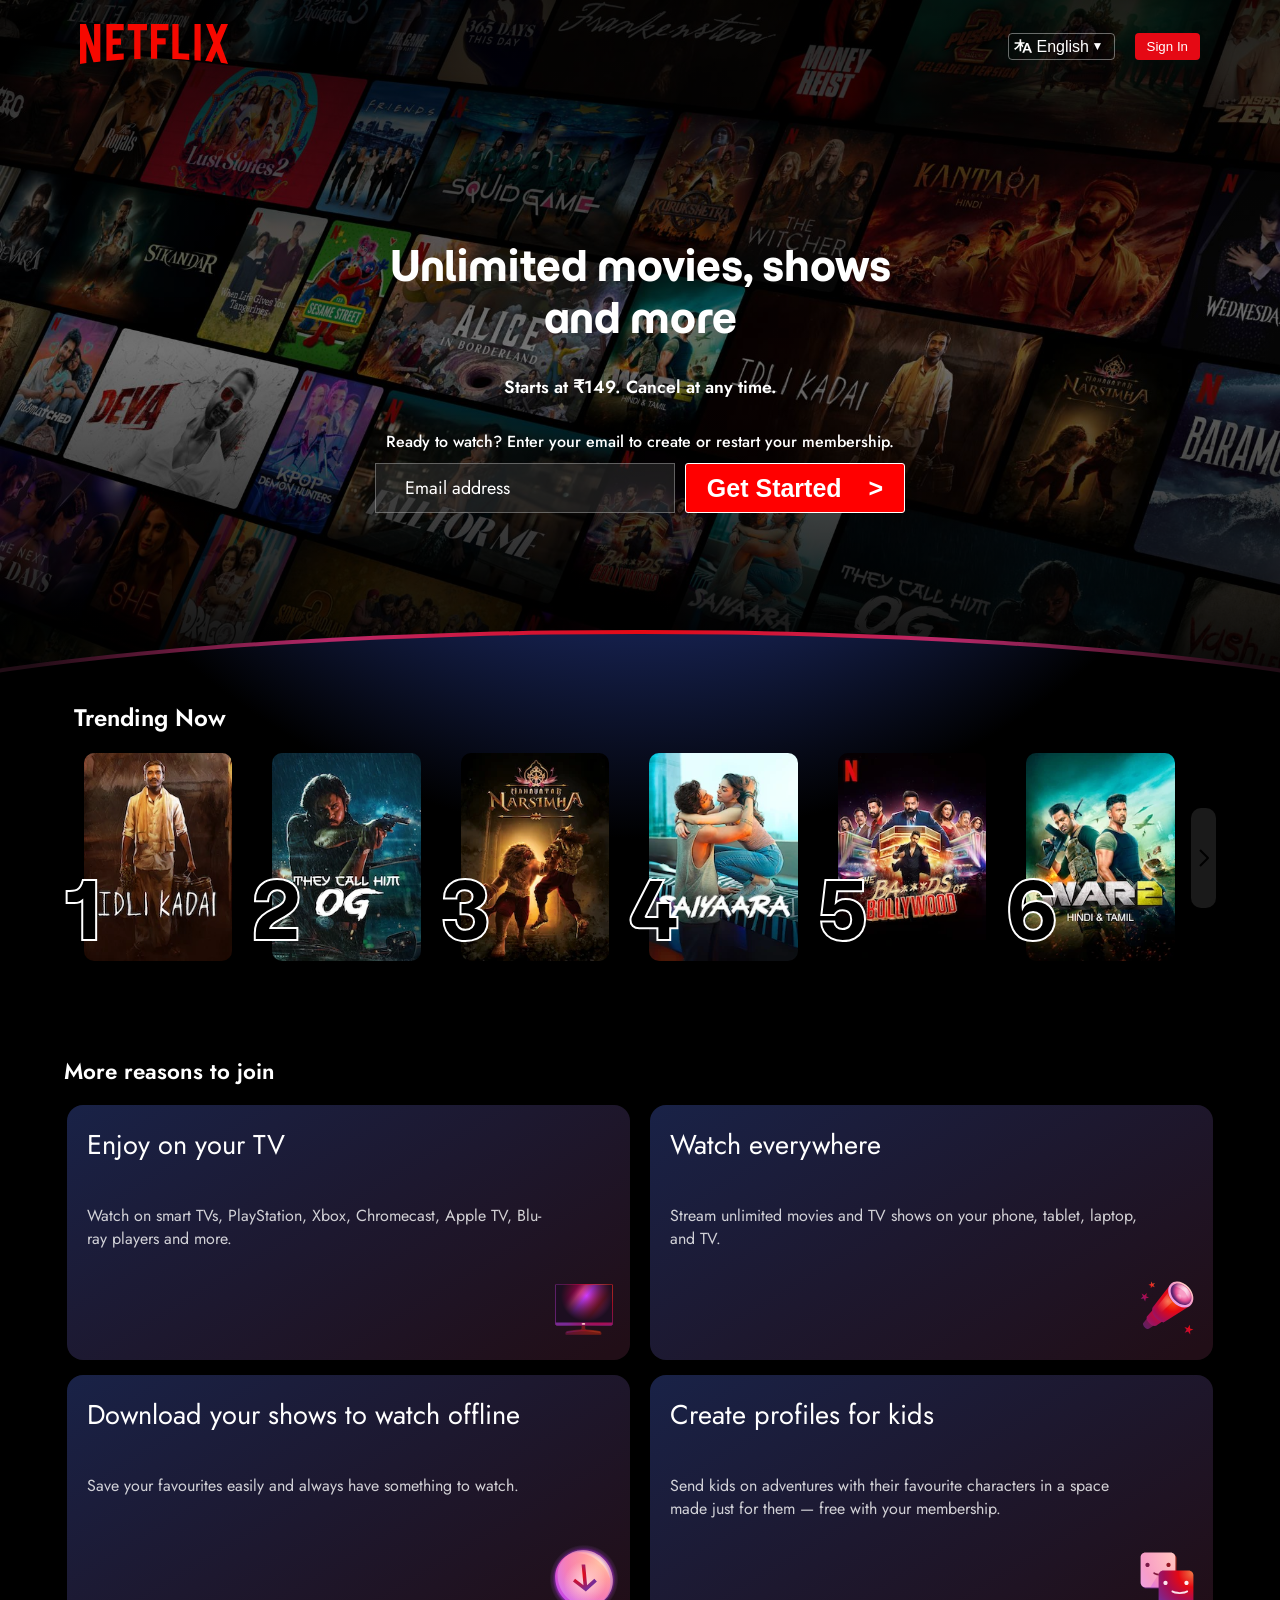
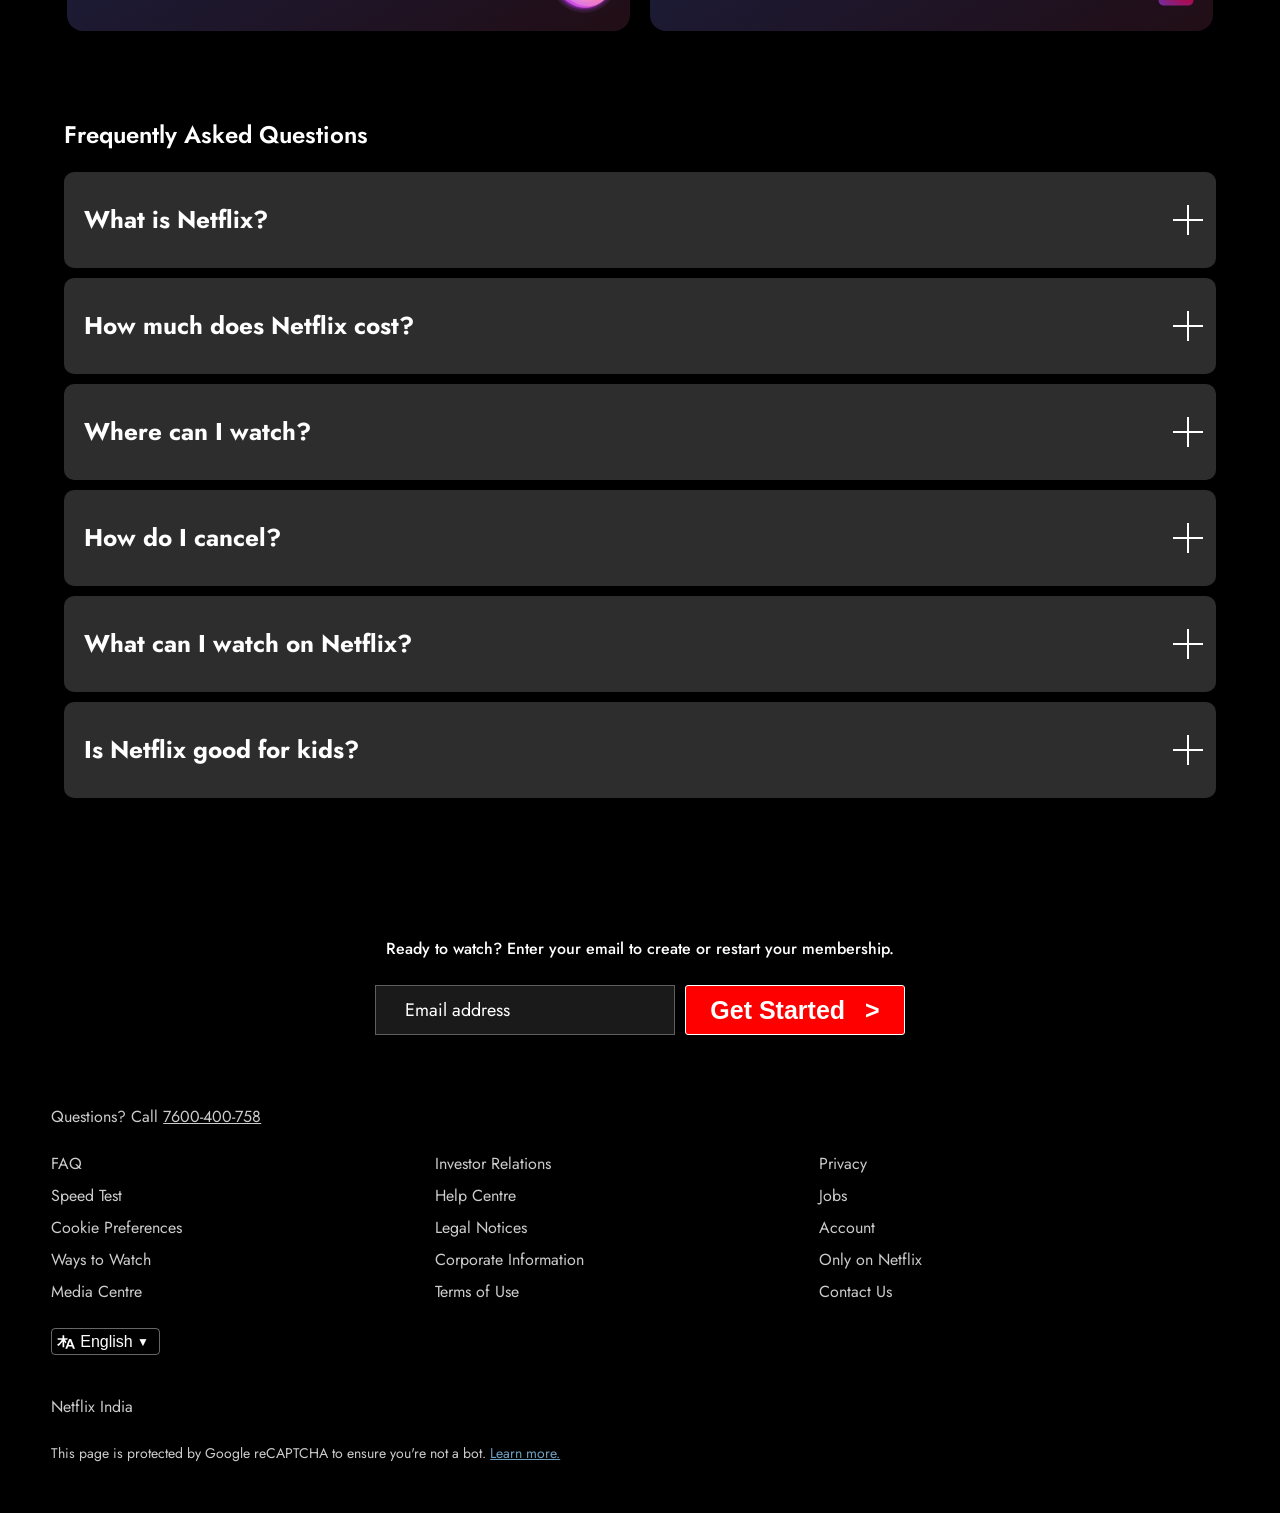
==== commit 88524050: "responsive complete" ====
--- a/index.html
+++ b/index.html
@@ -4,51 +4,77 @@
 <head>
     <meta charset="UTF-8">
     <meta name="viewport" content="width=device-width, initial-scale=1.0">
-    <title>Document</title>
-    <link rel="preconnect" href="https://fonts.googleapis.com">
-    <link rel="preconnect" href="https://fonts.gstatic.com" crossorigin>
+    <title>Netflix Clone</title>
     <link
         href="https://fonts.googleapis.com/css2?family=Jost:ital,wght@0,100..900;1,100..900&family=Momo+Trust+Display&family=Roboto:ital,wght@0,100..900;1,100..900&display=swap"
         rel="stylesheet">
+
     <link rel="stylesheet" href="style.css">
+
 </head>
 
 <body>
+
+    <!-- ===================== HERO SECTION ===================== -->
     <div class="upper">
-        <img class="background-image" src="main image.jpg" alt="">
-        <div class="transparent"></div>
+
+        <!-- Background Image -->
+        <div class="background-wrapper">
+            <img src="mainimage2.jpg" alt="Netflix Background" class="background-image">
+            <div class="transparent"></div>
+        </div>
+
+        <!-- Navbar -->
         <nav class="navbar">
-            <div class="logo"><img class="navbar-logo" src="logo.svg" alt=""></div>
-
-            <div class="buttons">
-                <button class="lang">
-                    <img class="lang-logo" src="lang.svg" alt="">
-                    <select name="lan" id="language">
-                        <option value="English">English</option>
-                        <option value="Hindi">Hindi</option>
-                    </select></button>
-                <button class="signin">Sign in</button>
+            <div class="navbar-left">
+                <img src="logo.svg" alt="Netflix Logo" class="navbar-logo">
+            </div>
+
+            <div class="navbar-right">
+
+                <div class="lang">
+                    <img src="lang.svg" class="globe" alt="Language Icon">
+                    <select id="language">
+                        <option value="en">English</option>
+                        <option value="hi">Hindi</option>
+                    </select>
+                </div>
+
+
+                <button class="signin">Sign In</button>
             </div>
         </nav>
+
+
         <div class="container">
-            <h1>Unlimited movies, shows, and more</h1>
-            <h3 class="offer">Starts at ₹149. Cancel at any time.</h3>
-            <p class="pera">Ready to watch? Enter your email to create or restart your membership.</p>
-            <div class="inputbutton">
-                <div class="input-box">
-                    <input type="email" class="einput" id="email" placeholder="" required>
-                    <label for="email">Email address</label>
-                </div>
-                <button class="getbutton">Get Started</button>
-
-            </div>
+
+            <h1 class="main-heading">Unlimited movies, shows and more</h1>
+
+            <p class="middle">Starts at ₹149. Cancel at any time.</p>
+
+            <p class="down">Ready to watch? Enter your email to create or restart your membership.</p>
+
+
+            <div class="email-box">
+                <div class="email-input">
+                    <input type="email" id="email" class="einput" placeholder=" ">
+                    <label for="email" class="elabel">Email address</label>
+                </div>
+
+                <button class="getbutton">
+                    Get Started
+                </button>
+            </div>
+
         </div>
+
     </div>
-    <div class="lower">
-        <div class="circle"></div>
+    <div class="both-circle">
+        <div class="circle1"></div>
         <div class="circle2"></div>
     </div>
-    <div class="scrollbaar">
+
+    <div class="third-section">
         <div class="main">
             <div class="header">
                 <h2 class="trending-now">Trending Now</h2>
@@ -128,398 +154,404 @@
             </div>
         </div>
     </div>
-    <div class="third-section">
-        <div class="third-section-container">
-            <div class="more-reasons">
-                <h2 class="headingjoin">More reasons to join</h2>
-            </div>
-            <div class="boxes">
-                <div class="box">
-                    <h3 class="title">Enjoy on your TV</h3>
-                    <p class="text">Watch on smart TVs, PlayStation, Xbox, Chromecast, Apple TV, Blu-ray players and
-                        more.
-                    </p>
-                    <div class="png"><svg width="72" height="72" viewBox="0 0 72 72" fill="none" class="">
-                            <g id="television-core-small">
-                                <path id="Vector" fill-rule="evenodd" clip-rule="evenodd"
-                                    d="M37.2 53.3992C37.2 52.7365 36.6628 52.1992 36 52.1992H34.8C34.1373 52.1992 33.6 52.7365 33.6 53.3992V56.2636C33.6 56.9129 33.0834 57.4433 32.4347 57.4739C30.3013 57.5744 28.1719 57.7834 26.0546 58.1011L19.444 59.0926C18.2692 59.2688 17.4 60.2782 17.4 61.4662V62.0992C17.4 62.4304 17.6686 62.6992 18 62.6992H52.8C53.1314 62.6992 53.4 62.4304 53.4 62.0992V61.4662C53.4 60.2782 52.5309 59.2688 51.3561 59.0926L44.7454 58.1011C42.6282 57.7834 40.4987 57.5744 38.3653 57.4739C37.7167 57.4433 37.2 56.9129 37.2 56.2636V53.3992Z"
-                                    fill="url(#paint0_radial_5179_1308)"></path>
-                                <path id="Vector_2"
-                                    d="M18.6 60.7388C18.6 60.2306 18.9587 59.796 19.4602 59.711C22.0196 59.2775 29.7585 58.0508 35.4 58.0508C41.0415 58.0508 48.7804 59.2775 51.3398 59.711C51.8412 59.796 52.2 60.2306 52.2 60.7388C52.2 60.902 52.0575 61.0268 51.8967 61.0004C50.1219 60.707 40.9704 59.2409 35.4 59.2409C29.8295 59.2409 20.678 60.707 18.9033 61.0004C18.7425 61.0268 18.6 60.902 18.6 60.7388Z"
-                                    fill="url(#paint1_radial_5179_1308)"></path>
-                                <path id="Vector_3"
-                                    d="M63 12H8.99995C8.00584 12 7.19995 12.8059 7.19995 13.8V51.6C7.19995 52.5941 8.00584 53.4 8.99995 53.4H63C63.9941 53.4 64.8 52.5941 64.8 51.6V13.8C64.8 12.8059 63.9941 12 63 12Z"
-                                    fill="url(#paint2_linear_5179_1308)"></path>
-                                <path id="Vector_4"
-                                    d="M63 12H8.99995C8.00584 12 7.19995 12.8059 7.19995 13.8V51.6C7.19995 52.5941 8.00584 53.4 8.99995 53.4H63C63.9941 53.4 64.8 52.5941 64.8 51.6V13.8C64.8 12.8059 63.9941 12 63 12Z"
-                                    fill="url(#paint3_radial_5179_1308)"></path>
-                                <path id="Vector_5" fill-rule="evenodd" clip-rule="evenodd"
-                                    d="M8.99995 12.6H63C63.663 12.6 64.2 13.1372 64.2 13.8V50.4H7.79995V13.8C7.79995 13.1372 8.33719 12.6 8.99995 12.6ZM7.19995 50.4V13.8C7.19995 12.8059 8.00581 12 8.99995 12H63C63.9942 12 64.8 12.8059 64.8 13.8V50.4V51.6C64.8 52.5941 63.9942 53.4 63 53.4H8.99995C8.00581 53.4 7.19995 52.5941 7.19995 51.6V50.4Z"
-                                    fill="url(#paint4_radial_5179_1308)"></path>
-                                <path id="Vector_6"
-                                    d="M35.4 52.8C36.3941 52.8 37.2 52.3971 37.2 51.9C37.2 51.4029 36.3941 51 35.4 51C34.4059 51 33.6 51.4029 33.6 51.9C33.6 52.3971 34.4059 52.8 35.4 52.8Z"
-                                    fill="url(#paint5_radial_5179_1308)"></path>
-                            </g>
-                            <defs>
-                                <radialGradient id="paint0_radial_5179_1308" cx="0" cy="0" r="1"
-                                    gradientUnits="userSpaceOnUse"
-                                    gradientTransform="translate(50.3269 49.3723) rotate(118.526) scale(55.1579 46.2871)">
-                                    <stop stop-color="#802600"></stop>
-                                    <stop offset="0.333333" stop-color="#6F181D"></stop>
-                                    <stop offset="0.666667" stop-color="#5B1333"></stop>
-                                    <stop offset="1" stop-color="#391945"></stop>
-                                </radialGradient>
-                                <radialGradient id="paint1_radial_5179_1308" cx="0" cy="0" r="1"
-                                    gradientUnits="userSpaceOnUse"
-                                    gradientTransform="translate(48.1077 53.6128) rotate(158.116) scale(32.7275 42.219)">
-                                    <stop stop-color="#99421D"></stop>
-                                    <stop offset="0.333333" stop-color="#99161D"></stop>
-                                    <stop offset="0.666667" stop-color="#7D1845"></stop>
-                                    <stop offset="1" stop-color="#59216E"></stop>
-                                </radialGradient>
-                                <linearGradient id="paint2_linear_5179_1308" x1="10.4727" y1="14.9572" x2="56.1755"
-                                    y2="51.4814" gradientUnits="userSpaceOnUse">
-                                    <stop stop-color="#99161D"></stop>
-                                    <stop offset="0.245283" stop-color="#CA005B"></stop>
-                                    <stop offset="0.346698" stop-color="#FF479A"></stop>
-                                    <stop offset="0.46934" stop-color="#CC3CFF"></stop>
-                                    <stop offset="0.735849" stop-color="#BC1A22"></stop>
-                                    <stop offset="1" stop-color="#C94FF5"></stop>
-                                </linearGradient>
-                                <radialGradient id="paint3_radial_5179_1308" cx="0" cy="0" r="1"
-                                    gradientUnits="userSpaceOnUse"
-                                    gradientTransform="translate(38.6181 23.8286) rotate(90) scale(25.9571 25.8545)">
-                                    <stop stop-color="#1C0E20" stop-opacity="0"></stop>
-                                    <stop offset="1" stop-color="#1C0E20"></stop>
-                                </radialGradient>
-                                <radialGradient id="paint4_radial_5179_1308" cx="0" cy="0" r="1"
-                                    gradientUnits="userSpaceOnUse"
-                                    gradientTransform="translate(54 20.1938) rotate(144.293) scale(47.2897 44.8232)">
-                                    <stop stop-color="#EF7744"></stop>
-                                    <stop offset="0.333333" stop-color="#E50914"></stop>
-                                    <stop offset="0.666667" stop-color="#A70D53"></stop>
-                                    <stop offset="1" stop-color="#792A95"></stop>
-                                </radialGradient>
-                                <radialGradient id="paint5_radial_5179_1308" cx="0" cy="0" r="1"
-                                    gradientUnits="userSpaceOnUse"
-                                    gradientTransform="translate(36.525 51.3562) rotate(135) scale(4.58735)">
-                                    <stop stop-color="#FFDCCC"></stop>
-                                    <stop offset="0.333333" stop-color="#FFBDC0"></stop>
-                                    <stop offset="0.666667" stop-color="#F89DC6"></stop>
-                                    <stop offset="1" stop-color="#E4A1FA"></stop>
-                                </radialGradient>
-                            </defs>
-                        </svg></div>
-                </div>
-                <div class="box">
-                    <h3 class="title">Download your shows to watch offline</h3>
-                    <p class="text">Save your favourites easily and always have something to watch.</p>
-                    <div class="png"><svg width="72" height="72" viewBox="0 0 72 72" fill="none">
-                            <g id="download-core-small">
-                                <path id="Vector"
-                                    d="M36 70.2008C54.8882 70.2008 70.2001 54.8889 70.2001 36.0008C70.2001 17.1126 54.8882 1.80078 36 1.80078C17.1119 1.80078 1.80005 17.1126 1.80005 36.0008C1.80005 54.8889 17.1119 70.2008 36 70.2008Z"
-                                    fill="url(#paint0_radial_5179_7940)"></path>
-                                <path id="Vector_2" opacity="0.4"
-                                    d="M64.7658 36.195C65.5206 51.5916 53.7908 63.5824 38.5668 62.977C23.3428 62.3722 10.3893 49.4 9.63446 34.0034C8.87954 18.6068 20.6091 6.61594 35.8331 7.22116C51.0571 7.82638 64.0104 20.7984 64.7658 36.195Z"
-                                    fill="url(#paint1_radial_5179_7940)"></path>
-                                <path id="Vector_3"
-                                    d="M62.3657 37.9958C63.1205 53.3924 51.3908 65.3832 36.1668 64.7778C20.9428 64.173 7.9893 51.2008 7.23444 35.8041C6.47952 20.4075 18.2091 8.41672 33.4331 9.02194C48.6571 9.62716 61.6103 22.5992 62.3657 37.9958Z"
-                                    fill="url(#paint2_radial_5179_7940)"></path>
-                                <path id="Vector_4" opacity="0.5"
-                                    d="M64.7658 36.195C65.5206 51.5916 53.7908 63.5824 38.5668 62.977C23.3428 62.3722 10.3893 49.4 9.63446 34.0034C8.87954 18.6068 20.6091 6.61594 35.8331 7.22116C51.0571 7.82638 64.0104 20.7984 64.7658 36.195Z"
-                                    fill="url(#paint3_radial_5179_7940)"></path>
-                                <path id="Vector_5" opacity="0.6"
-                                    d="M36.9 60.6C48.6636 60.6 58.2 51.0637 58.2 39.3C58.2 27.5363 48.6636 18 36.9 18C25.1363 18 15.6 27.5363 15.6 39.3C15.6 51.0637 25.1363 60.6 36.9 60.6Z"
-                                    fill="url(#paint4_radial_5179_7940)"></path>
-                                <path id="Vector_6" fill-rule="evenodd" clip-rule="evenodd"
-                                    d="M39.0849 42.2727L46.3387 35.76L48.8945 38.5142L38.9118 47.477L37.8466 48.4333L36.6071 47.477L24.9899 38.5142L27.0434 35.76L35.4849 42.2727L33.6 21.6016H37.2L39.0849 42.2727Z"
-                                    fill="url(#paint5_radial_5179_7940)"></path>
-                                <path id="Vector_7" opacity="0.4" fill-rule="evenodd" clip-rule="evenodd"
-                                    d="M61.6566 34.9618C61.7832 35.3893 62.391 35.3233 62.3694 34.878C61.6962 21.1369 50.1509 9.55975 36.5817 9.01957C34.4606 8.93515 32.4155 9.12541 30.4772 9.55909C30.0745 9.64915 30.1575 10.2082 30.5697 10.2246C45.0094 10.7979 57.6246 21.2971 61.6566 34.9618Z"
-                                    fill="url(#paint6_radial_5179_7940)"></path>
-                            </g>
-                            <defs>
-                                <radialGradient id="paint0_radial_5179_7940" cx="0" cy="0" r="1"
-                                    gradientUnits="userSpaceOnUse"
-                                    gradientTransform="translate(36.0001 36.1837) rotate(-90) scale(34.3829)">
-                                    <stop offset="0.782019" stop-color="#982DBE"></stop>
-                                    <stop offset="0.906819" stop-color="#B038DC" stop-opacity="0.2"></stop>
-                                    <stop offset="1" stop-color="#E4A1FA" stop-opacity="0"></stop>
-                                </radialGradient>
-                                <radialGradient id="paint1_radial_5179_7940" cx="0" cy="0" r="1"
-                                    gradientUnits="userSpaceOnUse"
-                                    gradientTransform="translate(52.9937 20.0992) rotate(135) scale(49.9836)">
-                                    <stop stop-color="#FFDCCC"></stop>
-                                    <stop offset="0.333333" stop-color="#FFBDC0"></stop>
-                                    <stop offset="0.666667" stop-color="#F89DC6"></stop>
-                                    <stop offset="1" stop-color="#E4A1FA"></stop>
-                                </radialGradient>
-                                <radialGradient id="paint2_radial_5179_7940" cx="0" cy="0" r="1"
-                                    gradientUnits="userSpaceOnUse"
-                                    gradientTransform="translate(52.7999 19.6937) rotate(135) scale(53.1037)">
-                                    <stop stop-color="#FFA984"></stop>
-                                    <stop offset="0.333333" stop-color="#FF787F"></stop>
-                                    <stop offset="0.666667" stop-color="#F45FA2"></stop>
-                                    <stop offset="1" stop-color="#C44AF1"></stop>
-                                </radialGradient>
-                                <radialGradient id="paint3_radial_5179_7940" cx="0" cy="0" r="1"
-                                    gradientUnits="userSpaceOnUse"
-                                    gradientTransform="translate(52.9937 20.0992) rotate(135) scale(49.9836)">
-                                    <stop stop-color="#FFDCCC"></stop>
-                                    <stop offset="0.333333" stop-color="#FFBDC0"></stop>
-                                    <stop offset="0.666667" stop-color="#F89DC6"></stop>
-                                    <stop offset="1" stop-color="#E4A1FA"></stop>
-                                </radialGradient>
-                                <radialGradient id="paint4_radial_5179_7940" cx="0" cy="0" r="1"
-                                    gradientUnits="userSpaceOnUse" gradientTransform="translate(36.9 39.3) scale(21.3)">
-                                    <stop stop-color="white"></stop>
-                                    <stop offset="1" stop-color="white" stop-opacity="0"></stop>
-                                </radialGradient>
-                                <radialGradient id="paint5_radial_5179_7940" cx="0" cy="0" r="1"
-                                    gradientUnits="userSpaceOnUse"
-                                    gradientTransform="translate(31.2 32.1016) rotate(39.5226) scale(15.5567)">
-                                    <stop stop-color="#EF7744"></stop>
-                                    <stop offset="0.2406" stop-color="#E50914"></stop>
-                                    <stop offset="1" stop-color="#792A95"></stop>
-                                </radialGradient>
-                                <radialGradient id="paint6_radial_5179_7940" cx="0" cy="0" r="1"
-                                    gradientUnits="userSpaceOnUse"
-                                    gradientTransform="translate(50.7 21.3) rotate(-180) scale(30)">
-                                    <stop stop-color="white"></stop>
-                                    <stop offset="1" stop-color="white" stop-opacity="0"></stop>
-                                </radialGradient>
-                            </defs>
-                        </svg></div>
-                </div>
-                <div class="box">
-                    <h3 class="title">Watch everywhere</h3>
-                    <p class="text">Stream unlimited movies and TV shows on your phone, tablet, laptop, and TV.</p>
-                    <div class="png"><svg width="72" height="72" viewBox="0 0 72 72" fill="none">
-                            <g id="telescope-core-small">
-                                <path id="Vector"
-                                    d="M24.0492 36.6016L33.6 46.3898L17.8029 56.8633C17.8029 56.8633 15.8891 57.6983 13.625 55.2638C11.361 52.8293 12.1235 51.238 12.1235 51.238L24.0492 36.6016Z"
-                                    fill="url(#paint0_radial_5179_1664)"></path>
-                                <path id="Vector_2"
-                                    d="M25.0344 34.1992L36 46.151L25.0616 53.8043C25.0616 53.8043 21.8289 55.0984 18.0987 51.0172C14.3686 46.9358 15.9198 44.5105 15.9198 44.5105L25.0344 34.1992Z"
-                                    fill="url(#paint1_radial_5179_1664)"></path>
-                                <path id="Vector_3"
-                                    d="M39 13.0195L59.1 33.6788L32.5325 50.4142C32.5325 50.4142 28.7459 50.2552 24.3978 45.4897C20.0498 40.7243 21.4096 35.8101 21.4096 35.8101L39 13.0195Z"
-                                    fill="url(#paint2_radial_5179_1664)"></path>
-                                <path id="Vector_4"
-                                    d="M57.6709 15.3516C63.1044 21.2807 63.9858 29.2883 59.6386 33.2371C55.2916 37.186 47.3628 35.5806 41.9292 29.6515C36.4954 23.7224 35.6145 15.7148 39.9615 11.766C44.3084 7.81716 52.2372 9.42252 57.6709 15.3516Z"
-                                    fill="url(#paint3_radial_5179_1664)"></path>
-                                <path id="Vector_5"
-                                    d="M58.3787 31.255C54.8121 34.5032 48.2143 33.0817 43.6421 28.0798C39.07 23.078 38.2547 16.39 41.8213 13.1419C45.3879 9.89364 51.9857 11.3152 56.5579 16.3171C61.1298 21.3189 61.9452 28.0069 58.3787 31.255Z"
-                                    fill="url(#paint4_radial_5179_1664)"></path>
-                                <path id="Vector_6" opacity="0.85"
-                                    d="M59.6783 28.823C60.576 24.1785 59.6544 20.5934 56.1603 16.6199C52.6662 12.6464 47.3508 10.8657 43.7796 12.7598C39.371 15.098 48.3734 13.5961 53.4577 19.5815C57.8259 24.724 58.8516 33.1009 59.6783 28.823Z"
-                                    fill="url(#paint5_radial_5179_1664)"></path>
-                                <path id="Vector_7" opacity="0.4"
-                                    d="M50.3979 25.2452C50.4549 26.7239 49.2932 27.7677 47.8032 27.5766C46.3131 27.3856 45.059 26.032 45.002 24.5532C44.945 23.0745 46.1067 22.0307 47.5968 22.2218C49.0868 22.4128 50.341 23.7664 50.3979 25.2452Z"
-                                    fill="url(#paint6_radial_5179_1664)"></path>
-                                <path id="Vector_8" opacity="0.6"
-                                    d="M36.9217 21.0039L26.4258 34.3627C26.3297 36.4604 28.2903 39.5534 30.0334 40.8344L41.2345 29.9105C39.6 28.2005 36.9591 24.1025 36.9217 21.0039Z"
-                                    fill="url(#paint7_radial_5179_1664)"></path>
-                                <path id="Vector_9" fill-rule="evenodd" clip-rule="evenodd"
-                                    d="M20.0576 9.60156L21.479 11.7187L24 11.0654L22.3575 13.0272L23.7789 15.1444L21.3424 14.2397L19.7 16.2016L19.8365 13.6806L17.4 12.7759L19.9209 12.1225L20.0576 9.60156ZM58.776 52.8016L58.9623 56.4685L62.4 57.4188L59.0774 58.7347L59.2637 62.4016L57.0239 59.548L53.7014 60.8638L55.6397 57.7843L53.4 54.9307L56.8377 55.8811L58.776 52.8016ZM15.206 24.2101L15.8768 21.0016L13.4793 23.1964L10.6853 21.5563L11.9975 24.553L9.59998 26.7478L12.8085 26.405L14.1207 29.4016L14.7915 26.1931L18 25.8502L15.206 24.2101Z"
-                                    fill="url(#paint8_linear_5179_1664)"></path>
-                            </g>
-                            <defs>
-                                <radialGradient id="paint0_radial_5179_1664" cx="0" cy="0" r="1"
-                                    gradientUnits="userSpaceOnUse"
-                                    gradientTransform="translate(36.6875 32.7016) rotate(135) scale(34.9134)">
-                                    <stop stop-color="#99421D"></stop>
-                                    <stop offset="0.333333" stop-color="#99161D"></stop>
-                                    <stop offset="0.666667" stop-color="#7D1845"></stop>
-                                    <stop offset="1" stop-color="#59216E"></stop>
-                                </radialGradient>
-                                <radialGradient id="paint1_radial_5179_1664" cx="0" cy="0" r="1"
-                                    gradientUnits="userSpaceOnUse"
-                                    gradientTransform="translate(42.5937 27.2992) rotate(135) scale(44.5477 44.5279)">
-                                    <stop stop-color="#EF7744"></stop>
-                                    <stop offset="0.333333" stop-color="#E50914"></stop>
-                                    <stop offset="0.666667" stop-color="#A70D53"></stop>
-                                    <stop offset="1" stop-color="#792A95"></stop>
-                                </radialGradient>
-                                <radialGradient id="paint2_radial_5179_1664" cx="0" cy="0" r="1"
-                                    gradientUnits="userSpaceOnUse"
-                                    gradientTransform="translate(42.3 29.106) rotate(135) scale(31.8127)">
-                                    <stop stop-color="#FB540D"></stop>
-                                    <stop offset="0.333333" stop-color="#E50914"></stop>
-                                    <stop offset="0.666667" stop-color="#A70D53"></stop>
-                                    <stop offset="1" stop-color="#792A95"></stop>
-                                </radialGradient>
-                                <radialGradient id="paint3_radial_5179_1664" cx="0" cy="0" r="1"
-                                    gradientUnits="userSpaceOnUse"
-                                    gradientTransform="translate(57.675 14.7078) rotate(134.326) scale(24.0433 24.0367)">
-                                    <stop stop-color="#FFDCCC"></stop>
-                                    <stop offset="0.333333" stop-color="#FFBDC0"></stop>
-                                    <stop offset="0.666667" stop-color="#F89DC6"></stop>
-                                    <stop offset="1" stop-color="#E4A1FA"></stop>
-                                </radialGradient>
-                                <radialGradient id="paint4_radial_5179_1664" cx="0" cy="0" r="1"
-                                    gradientUnits="userSpaceOnUse"
-                                    gradientTransform="translate(52.1305 21.273) rotate(141.875) scale(9.87138 12.8159)">
-                                    <stop offset="0.307292" stop-color="#F89DC6"></stop>
-                                    <stop offset="0.645392" stop-color="#E75094"></stop>
-                                    <stop offset="1" stop-color="#59216E"></stop>
-                                </radialGradient>
-                                <radialGradient id="paint5_radial_5179_1664" cx="0" cy="0" r="1"
-                                    gradientUnits="userSpaceOnUse"
-                                    gradientTransform="translate(55.8 15.6) rotate(135) scale(13.1522)">
-                                    <stop stop-color="white"></stop>
-                                    <stop offset="1" stop-color="white" stop-opacity="0"></stop>
-                                </radialGradient>
-                                <radialGradient id="paint6_radial_5179_1664" cx="0" cy="0" r="1"
-                                    gradientUnits="userSpaceOnUse"
-                                    gradientTransform="translate(49.2362 22.9648) rotate(131.079) scale(5.08644 6.006)">
-                                    <stop stop-color="white"></stop>
-                                    <stop offset="1" stop-color="white" stop-opacity="0"></stop>
-                                </radialGradient>
-                                <radialGradient id="paint7_radial_5179_1664" cx="0" cy="0" r="1"
-                                    gradientUnits="userSpaceOnUse"
-                                    gradientTransform="translate(36.8758 29.1353) rotate(137.622) scale(13.5764)">
-                                    <stop stop-color="#FFA984"></stop>
-                                    <stop offset="1" stop-color="#F7636B" stop-opacity="0"></stop>
-                                </radialGradient>
-                                <linearGradient id="paint8_linear_5179_1664" x1="44.65" y1="27.9016" x2="24.25"
-                                    y2="48.3016" gradientUnits="userSpaceOnUse">
-                                    <stop stop-color="#EF7744"></stop>
-                                    <stop offset="0.333333" stop-color="#E50914"></stop>
-                                    <stop offset="0.666667" stop-color="#A70D53"></stop>
-                                    <stop offset="1" stop-color="#792A95"></stop>
-                                </linearGradient>
-                            </defs>
-                        </svg></div>
-                </div>
-                <div class="box">
-                    <h3 class="title">Create profiles for kids</h3>
-                    <p class="text">Send kids on adventures with their favourite characters in a space made just for
-                        them —
-                        free with your membership.</p>
-                    <div class="png"><svg width="72" height="72" viewBox="0 0 72 72" fill="none">
-                            <g id="profiles-core-small">
-                                <path id="Vector"
-                                    d="M10.8 15.6008C10.8 12.9499 12.949 10.8008 15.5999 10.8008H40.8C43.4509 10.8008 45.6 12.9498 45.6 15.6008V40.8007C45.6 43.4516 43.4509 45.6007 40.8 45.6007H15.6C12.949 45.6007 10.8 43.4517 10.8 40.8007V15.6008Z"
-                                    fill="url(#paint0_radial_5179_7919)"></path>
-                                <path id="Vector_2"
-                                    d="M9.59998 14.4016C9.59998 11.7506 11.749 9.60162 14.4 9.60156H39.6C42.251 9.60156 44.4 11.7506 44.4 14.4016V39.6015C44.4 42.2525 42.251 44.4015 39.6 44.4015H14.4C11.749 44.4016 9.59998 42.2525 9.59998 39.6015V14.4016Z"
-                                    fill="url(#paint1_radial_5179_7919)"></path>
-                                <path id="Vector_3"
-                                    d="M18.6 21.9008C18.6 23.0606 17.6598 24.0008 16.5 24.0008C15.3402 24.0008 14.4 23.0606 14.4 21.9008C14.4 20.741 15.3402 19.8008 16.5 19.8008C17.6598 19.8008 18.6 20.741 18.6 21.9008Z"
-                                    fill="url(#paint2_radial_5179_7919)"></path>
-                                <path id="Vector_4"
-                                    d="M39.6 21.9008C39.6 23.0606 38.6598 24.0008 37.5 24.0008C36.3402 24.0008 35.4 23.0606 35.4 21.9008C35.4 20.741 36.3402 19.8008 37.5 19.8008C38.6598 19.8008 39.6 20.741 39.6 21.9008Z"
-                                    fill="url(#paint3_radial_5179_7919)"></path>
-                                <path id="Vector_5"
-                                    d="M23.6713 29.4501C23.2437 29.1967 22.6917 29.3379 22.4383 29.7655C22.1848 30.1932 22.3261 30.7452 22.7537 30.9986C23.8254 31.6337 26.769 32.7744 30.6375 32.7744C34.506 32.7744 37.4497 31.6337 38.5213 30.9986C38.949 30.7452 39.0902 30.1932 38.8368 29.7655C38.5834 29.3379 38.0313 29.1967 37.6037 29.4501C36.8191 29.9151 34.194 30.9744 30.6375 30.9744C27.081 30.9744 24.456 29.9151 23.6713 29.4501Z"
-                                    fill="url(#paint4_radial_5179_7919)"></path>
-                                <path id="Vector_6" opacity="0.35"
-                                    d="M19.2 44.4016H28.2L32.4 27.6016C30.2787 28.1801 28.4542 29.5387 27.2921 31.4053L19.2 44.4016Z"
-                                    fill="url(#paint5_radial_5179_7919)"></path>
-                                <path id="Vector_7"
-                                    d="M27.6 32.4016C27.6 29.7506 29.749 27.6016 32.4 27.6016L57.6 27.6016C60.2508 27.6016 62.4 29.7506 62.4 32.4016V57.6015C62.4 60.2524 60.2508 62.4016 57.6 62.4016H32.4C29.749 62.4016 27.6 60.2524 27.6 57.6016V32.4016Z"
-                                    fill="url(#paint6_radial_5179_7919)"></path>
-                                <path id="Vector_8"
-                                    d="M36.6 39.9008C36.6 41.0606 35.6598 42.0008 34.5 42.0008C33.3402 42.0008 32.4 41.0606 32.4 39.9008C32.4 38.741 33.3402 37.8008 34.5 37.8008C35.6598 37.8008 36.6 38.741 36.6 39.9008Z"
-                                    fill="url(#paint7_radial_5179_7919)"></path>
-                                <path id="Vector_9"
-                                    d="M57.6 39.9008C57.6 41.0606 56.6598 42.0008 55.5 42.0008C54.3402 42.0008 53.4 41.0606 53.4 39.9008C53.4 38.741 54.3402 37.8008 55.5 37.8008C56.6598 37.8008 57.6 38.741 57.6 39.9008Z"
-                                    fill="url(#paint8_radial_5179_7919)"></path>
-                                <path id="Vector_10"
-                                    d="M41.8213 47.6025C41.3937 47.349 40.8416 47.4903 40.5882 47.9179C40.3348 48.3455 40.476 48.8976 40.9037 49.1509C41.9753 49.786 44.919 50.9267 48.7875 50.9267C52.656 50.9267 55.5996 49.786 56.6713 49.1509C57.0989 48.8976 57.2402 48.3455 56.9867 47.9179C56.7333 47.4903 56.1813 47.349 55.7537 47.6025C54.969 48.0674 52.344 49.1267 48.7875 49.1267C45.231 49.1267 42.6059 48.0674 41.8213 47.6025Z"
-                                    fill="url(#paint9_radial_5179_7919)"></path>
-                            </g>
-                            <defs>
-                                <radialGradient id="paint0_radial_5179_7919" cx="0" cy="0" r="1"
-                                    gradientUnits="userSpaceOnUse"
-                                    gradientTransform="translate(39.075 17.6882) rotate(135) scale(32.8097)">
-                                    <stop stop-color="#99421D"></stop>
-                                    <stop offset="0.333333" stop-color="#99161D"></stop>
-                                    <stop offset="0.666667" stop-color="#7D1845"></stop>
-                                    <stop offset="1" stop-color="#59216E"></stop>
-                                </radialGradient>
-                                <radialGradient id="paint1_radial_5179_7919" cx="0" cy="0" r="1"
-                                    gradientUnits="userSpaceOnUse"
-                                    gradientTransform="translate(62.4 8.70157) rotate(133.87) scale(75.3216)">
-                                    <stop stop-color="#FFDCCC"></stop>
-                                    <stop offset="0.333333" stop-color="#FFBDC0"></stop>
-                                    <stop offset="0.666667" stop-color="#F89DC6"></stop>
-                                    <stop offset="1" stop-color="#E4A1FA"></stop>
-                                </radialGradient>
-                                <radialGradient id="paint2_radial_5179_7919" cx="0" cy="0" r="1"
-                                    gradientUnits="userSpaceOnUse"
-                                    gradientTransform="translate(60.3 11.1008) rotate(133.939) scale(68.7426 55.9547)">
-                                    <stop stop-color="#99421D"></stop>
-                                    <stop offset="0.333333" stop-color="#99161D"></stop>
-                                    <stop offset="0.666667" stop-color="#7D1845"></stop>
-                                    <stop offset="1" stop-color="#59216E"></stop>
-                                </radialGradient>
-                                <radialGradient id="paint3_radial_5179_7919" cx="0" cy="0" r="1"
-                                    gradientUnits="userSpaceOnUse"
-                                    gradientTransform="translate(60.3 11.1008) rotate(133.939) scale(68.7426 55.9547)">
-                                    <stop stop-color="#99421D"></stop>
-                                    <stop offset="0.333333" stop-color="#99161D"></stop>
-                                    <stop offset="0.666667" stop-color="#7D1845"></stop>
-                                    <stop offset="1" stop-color="#59216E"></stop>
-                                </radialGradient>
-                                <radialGradient id="paint4_radial_5179_7919" cx="0" cy="0" r="1"
-                                    gradientUnits="userSpaceOnUse"
-                                    gradientTransform="translate(60.3 11.0994) rotate(133.939) scale(68.7426 55.9548)">
-                                    <stop stop-color="#99421D"></stop>
-                                    <stop offset="0.333333" stop-color="#99161D"></stop>
-                                    <stop offset="0.666667" stop-color="#7D1845"></stop>
-                                    <stop offset="1" stop-color="#59216E"></stop>
-                                </radialGradient>
-                                <radialGradient id="paint5_radial_5179_7919" cx="0" cy="0" r="1"
-                                    gradientUnits="userSpaceOnUse"
-                                    gradientTransform="translate(39.6 27.9016) rotate(135) scale(23.3345)">
-                                    <stop stop-color="#FFA984"></stop>
-                                    <stop offset="0.333333" stop-color="#FF787F"></stop>
-                                    <stop offset="0.666667" stop-color="#F45FA2"></stop>
-                                    <stop offset="1" stop-color="#C44AF1"></stop>
-                                </radialGradient>
-                                <radialGradient id="paint6_radial_5179_7919" cx="0" cy="0" r="1"
-                                    gradientUnits="userSpaceOnUse"
-                                    gradientTransform="translate(61.8 29.7016) rotate(135) scale(43.2749)">
-                                    <stop stop-color="#EF7744"></stop>
-                                    <stop offset="0.333333" stop-color="#E50914"></stop>
-                                    <stop offset="0.666667" stop-color="#A70D53"></stop>
-                                    <stop offset="1" stop-color="#792A95"></stop>
-                                </radialGradient>
-                                <radialGradient id="paint7_radial_5179_7919" cx="0" cy="0" r="1"
-                                    gradientUnits="userSpaceOnUse"
-                                    gradientTransform="translate(62.1 11.1008) rotate(137.146) scale(73.6614 60.3576)">
-                                    <stop stop-color="#FFDCCC"></stop>
-                                    <stop offset="0.333333" stop-color="#FDF6F6"></stop>
-                                    <stop offset="0.666667" stop-color="#FADCE9"></stop>
-                                    <stop offset="1" stop-color="#E4A1FA"></stop>
-                                </radialGradient>
-                                <radialGradient id="paint8_radial_5179_7919" cx="0" cy="0" r="1"
-                                    gradientUnits="userSpaceOnUse"
-                                    gradientTransform="translate(62.1 11.1008) rotate(137.146) scale(73.6614 60.3576)">
-                                    <stop stop-color="#FFDCCC"></stop>
-                                    <stop offset="0.333333" stop-color="#FDF6F6"></stop>
-                                    <stop offset="0.666667" stop-color="#FADCE9"></stop>
-                                    <stop offset="1" stop-color="#E4A1FA"></stop>
-                                </radialGradient>
-                                <radialGradient id="paint9_radial_5179_7919" cx="0" cy="0" r="1"
-                                    gradientUnits="userSpaceOnUse"
-                                    gradientTransform="translate(62.1 11.1017) rotate(137.146) scale(73.6614 60.3576)">
-                                    <stop stop-color="#FFDCCC"></stop>
-                                    <stop offset="0.333333" stop-color="#FDF6F6"></stop>
-                                    <stop offset="0.666667" stop-color="#FADCE9"></stop>
-                                    <stop offset="1" stop-color="#E4A1FA"></stop>
-                                </radialGradient>
-                            </defs>
-                        </svg></div>
+    <div class="forth-section">
+        <div class="forth-section-container">
+            <div class="forth-section-header">
+                <h2>More reasons to join</h2>
+            </div>
+
+            <div class="four-box">
+                <div class="first-two-box">
+                    <div class="box">
+                        <h3 class="title">Enjoy on your TV</h3>
+                        <p class="text">Watch on smart TVs, PlayStation, Xbox, Chromecast, Apple TV, Blu-ray players and
+                            more.
+                        </p>
+                        <div class="png"><svg width="72" height="72" viewBox="0 0 72 72" fill="none" class="">
+                                <g id="television-core-small">
+                                    <path id="Vector" fill-rule="evenodd" clip-rule="evenodd"
+                                        d="M37.2 53.3992C37.2 52.7365 36.6628 52.1992 36 52.1992H34.8C34.1373 52.1992 33.6 52.7365 33.6 53.3992V56.2636C33.6 56.9129 33.0834 57.4433 32.4347 57.4739C30.3013 57.5744 28.1719 57.7834 26.0546 58.1011L19.444 59.0926C18.2692 59.2688 17.4 60.2782 17.4 61.4662V62.0992C17.4 62.4304 17.6686 62.6992 18 62.6992H52.8C53.1314 62.6992 53.4 62.4304 53.4 62.0992V61.4662C53.4 60.2782 52.5309 59.2688 51.3561 59.0926L44.7454 58.1011C42.6282 57.7834 40.4987 57.5744 38.3653 57.4739C37.7167 57.4433 37.2 56.9129 37.2 56.2636V53.3992Z"
+                                        fill="url(#paint0_radial_5179_1308)"></path>
+                                    <path id="Vector_2"
+                                        d="M18.6 60.7388C18.6 60.2306 18.9587 59.796 19.4602 59.711C22.0196 59.2775 29.7585 58.0508 35.4 58.0508C41.0415 58.0508 48.7804 59.2775 51.3398 59.711C51.8412 59.796 52.2 60.2306 52.2 60.7388C52.2 60.902 52.0575 61.0268 51.8967 61.0004C50.1219 60.707 40.9704 59.2409 35.4 59.2409C29.8295 59.2409 20.678 60.707 18.9033 61.0004C18.7425 61.0268 18.6 60.902 18.6 60.7388Z"
+                                        fill="url(#paint1_radial_5179_1308)"></path>
+                                    <path id="Vector_3"
+                                        d="M63 12H8.99995C8.00584 12 7.19995 12.8059 7.19995 13.8V51.6C7.19995 52.5941 8.00584 53.4 8.99995 53.4H63C63.9941 53.4 64.8 52.5941 64.8 51.6V13.8C64.8 12.8059 63.9941 12 63 12Z"
+                                        fill="url(#paint2_linear_5179_1308)"></path>
+                                    <path id="Vector_4"
+                                        d="M63 12H8.99995C8.00584 12 7.19995 12.8059 7.19995 13.8V51.6C7.19995 52.5941 8.00584 53.4 8.99995 53.4H63C63.9941 53.4 64.8 52.5941 64.8 51.6V13.8C64.8 12.8059 63.9941 12 63 12Z"
+                                        fill="url(#paint3_radial_5179_1308)"></path>
+                                    <path id="Vector_5" fill-rule="evenodd" clip-rule="evenodd"
+                                        d="M8.99995 12.6H63C63.663 12.6 64.2 13.1372 64.2 13.8V50.4H7.79995V13.8C7.79995 13.1372 8.33719 12.6 8.99995 12.6ZM7.19995 50.4V13.8C7.19995 12.8059 8.00581 12 8.99995 12H63C63.9942 12 64.8 12.8059 64.8 13.8V50.4V51.6C64.8 52.5941 63.9942 53.4 63 53.4H8.99995C8.00581 53.4 7.19995 52.5941 7.19995 51.6V50.4Z"
+                                        fill="url(#paint4_radial_5179_1308)"></path>
+                                    <path id="Vector_6"
+                                        d="M35.4 52.8C36.3941 52.8 37.2 52.3971 37.2 51.9C37.2 51.4029 36.3941 51 35.4 51C34.4059 51 33.6 51.4029 33.6 51.9C33.6 52.3971 34.4059 52.8 35.4 52.8Z"
+                                        fill="url(#paint5_radial_5179_1308)"></path>
+                                </g>
+                                <defs>
+                                    <radialGradient id="paint0_radial_5179_1308" cx="0" cy="0" r="1"
+                                        gradientUnits="userSpaceOnUse"
+                                        gradientTransform="translate(50.3269 49.3723) rotate(118.526) scale(55.1579 46.2871)">
+                                        <stop stop-color="#802600"></stop>
+                                        <stop offset="0.333333" stop-color="#6F181D"></stop>
+                                        <stop offset="0.666667" stop-color="#5B1333"></stop>
+                                        <stop offset="1" stop-color="#391945"></stop>
+                                    </radialGradient>
+                                    <radialGradient id="paint1_radial_5179_1308" cx="0" cy="0" r="1"
+                                        gradientUnits="userSpaceOnUse"
+                                        gradientTransform="translate(48.1077 53.6128) rotate(158.116) scale(32.7275 42.219)">
+                                        <stop stop-color="#99421D"></stop>
+                                        <stop offset="0.333333" stop-color="#99161D"></stop>
+                                        <stop offset="0.666667" stop-color="#7D1845"></stop>
+                                        <stop offset="1" stop-color="#59216E"></stop>
+                                    </radialGradient>
+                                    <linearGradient id="paint2_linear_5179_1308" x1="10.4727" y1="14.9572" x2="56.1755"
+                                        y2="51.4814" gradientUnits="userSpaceOnUse">
+                                        <stop stop-color="#99161D"></stop>
+                                        <stop offset="0.245283" stop-color="#CA005B"></stop>
+                                        <stop offset="0.346698" stop-color="#FF479A"></stop>
+                                        <stop offset="0.46934" stop-color="#CC3CFF"></stop>
+                                        <stop offset="0.735849" stop-color="#BC1A22"></stop>
+                                        <stop offset="1" stop-color="#C94FF5"></stop>
+                                    </linearGradient>
+                                    <radialGradient id="paint3_radial_5179_1308" cx="0" cy="0" r="1"
+                                        gradientUnits="userSpaceOnUse"
+                                        gradientTransform="translate(38.6181 23.8286) rotate(90) scale(25.9571 25.8545)">
+                                        <stop stop-color="#1C0E20" stop-opacity="0"></stop>
+                                        <stop offset="1" stop-color="#1C0E20"></stop>
+                                    </radialGradient>
+                                    <radialGradient id="paint4_radial_5179_1308" cx="0" cy="0" r="1"
+                                        gradientUnits="userSpaceOnUse"
+                                        gradientTransform="translate(54 20.1938) rotate(144.293) scale(47.2897 44.8232)">
+                                        <stop stop-color="#EF7744"></stop>
+                                        <stop offset="0.333333" stop-color="#E50914"></stop>
+                                        <stop offset="0.666667" stop-color="#A70D53"></stop>
+                                        <stop offset="1" stop-color="#792A95"></stop>
+                                    </radialGradient>
+                                    <radialGradient id="paint5_radial_5179_1308" cx="0" cy="0" r="1"
+                                        gradientUnits="userSpaceOnUse"
+                                        gradientTransform="translate(36.525 51.3562) rotate(135) scale(4.58735)">
+                                        <stop stop-color="#FFDCCC"></stop>
+                                        <stop offset="0.333333" stop-color="#FFBDC0"></stop>
+                                        <stop offset="0.666667" stop-color="#F89DC6"></stop>
+                                        <stop offset="1" stop-color="#E4A1FA"></stop>
+                                    </radialGradient>
+                                </defs>
+                            </svg></div>
+                    </div>
+                    <div class="box">
+                        <h3 class="title">Download your shows to watch offline</h3>
+                        <p class="text">Save your favourites easily and always have something to watch.</p>
+                        <div class="png"><svg width="72" height="72" viewBox="0 0 72 72" fill="none">
+                                <g id="download-core-small">
+                                    <path id="Vector"
+                                        d="M36 70.2008C54.8882 70.2008 70.2001 54.8889 70.2001 36.0008C70.2001 17.1126 54.8882 1.80078 36 1.80078C17.1119 1.80078 1.80005 17.1126 1.80005 36.0008C1.80005 54.8889 17.1119 70.2008 36 70.2008Z"
+                                        fill="url(#paint0_radial_5179_7940)"></path>
+                                    <path id="Vector_2" opacity="0.4"
+                                        d="M64.7658 36.195C65.5206 51.5916 53.7908 63.5824 38.5668 62.977C23.3428 62.3722 10.3893 49.4 9.63446 34.0034C8.87954 18.6068 20.6091 6.61594 35.8331 7.22116C51.0571 7.82638 64.0104 20.7984 64.7658 36.195Z"
+                                        fill="url(#paint1_radial_5179_7940)"></path>
+                                    <path id="Vector_3"
+                                        d="M62.3657 37.9958C63.1205 53.3924 51.3908 65.3832 36.1668 64.7778C20.9428 64.173 7.9893 51.2008 7.23444 35.8041C6.47952 20.4075 18.2091 8.41672 33.4331 9.02194C48.6571 9.62716 61.6103 22.5992 62.3657 37.9958Z"
+                                        fill="url(#paint2_radial_5179_7940)"></path>
+                                    <path id="Vector_4" opacity="0.5"
+                                        d="M64.7658 36.195C65.5206 51.5916 53.7908 63.5824 38.5668 62.977C23.3428 62.3722 10.3893 49.4 9.63446 34.0034C8.87954 18.6068 20.6091 6.61594 35.8331 7.22116C51.0571 7.82638 64.0104 20.7984 64.7658 36.195Z"
+                                        fill="url(#paint3_radial_5179_7940)"></path>
+                                    <path id="Vector_5" opacity="0.6"
+                                        d="M36.9 60.6C48.6636 60.6 58.2 51.0637 58.2 39.3C58.2 27.5363 48.6636 18 36.9 18C25.1363 18 15.6 27.5363 15.6 39.3C15.6 51.0637 25.1363 60.6 36.9 60.6Z"
+                                        fill="url(#paint4_radial_5179_7940)"></path>
+                                    <path id="Vector_6" fill-rule="evenodd" clip-rule="evenodd"
+                                        d="M39.0849 42.2727L46.3387 35.76L48.8945 38.5142L38.9118 47.477L37.8466 48.4333L36.6071 47.477L24.9899 38.5142L27.0434 35.76L35.4849 42.2727L33.6 21.6016H37.2L39.0849 42.2727Z"
+                                        fill="url(#paint5_radial_5179_7940)"></path>
+                                    <path id="Vector_7" opacity="0.4" fill-rule="evenodd" clip-rule="evenodd"
+                                        d="M61.6566 34.9618C61.7832 35.3893 62.391 35.3233 62.3694 34.878C61.6962 21.1369 50.1509 9.55975 36.5817 9.01957C34.4606 8.93515 32.4155 9.12541 30.4772 9.55909C30.0745 9.64915 30.1575 10.2082 30.5697 10.2246C45.0094 10.7979 57.6246 21.2971 61.6566 34.9618Z"
+                                        fill="url(#paint6_radial_5179_7940)"></path>
+                                </g>
+                                <defs>
+                                    <radialGradient id="paint0_radial_5179_7940" cx="0" cy="0" r="1"
+                                        gradientUnits="userSpaceOnUse"
+                                        gradientTransform="translate(36.0001 36.1837) rotate(-90) scale(34.3829)">
+                                        <stop offset="0.782019" stop-color="#982DBE"></stop>
+                                        <stop offset="0.906819" stop-color="#B038DC" stop-opacity="0.2"></stop>
+                                        <stop offset="1" stop-color="#E4A1FA" stop-opacity="0"></stop>
+                                    </radialGradient>
+                                    <radialGradient id="paint1_radial_5179_7940" cx="0" cy="0" r="1"
+                                        gradientUnits="userSpaceOnUse"
+                                        gradientTransform="translate(52.9937 20.0992) rotate(135) scale(49.9836)">
+                                        <stop stop-color="#FFDCCC"></stop>
+                                        <stop offset="0.333333" stop-color="#FFBDC0"></stop>
+                                        <stop offset="0.666667" stop-color="#F89DC6"></stop>
+                                        <stop offset="1" stop-color="#E4A1FA"></stop>
+                                    </radialGradient>
+                                    <radialGradient id="paint2_radial_5179_7940" cx="0" cy="0" r="1"
+                                        gradientUnits="userSpaceOnUse"
+                                        gradientTransform="translate(52.7999 19.6937) rotate(135) scale(53.1037)">
+                                        <stop stop-color="#FFA984"></stop>
+                                        <stop offset="0.333333" stop-color="#FF787F"></stop>
+                                        <stop offset="0.666667" stop-color="#F45FA2"></stop>
+                                        <stop offset="1" stop-color="#C44AF1"></stop>
+                                    </radialGradient>
+                                    <radialGradient id="paint3_radial_5179_7940" cx="0" cy="0" r="1"
+                                        gradientUnits="userSpaceOnUse"
+                                        gradientTransform="translate(52.9937 20.0992) rotate(135) scale(49.9836)">
+                                        <stop stop-color="#FFDCCC"></stop>
+                                        <stop offset="0.333333" stop-color="#FFBDC0"></stop>
+                                        <stop offset="0.666667" stop-color="#F89DC6"></stop>
+                                        <stop offset="1" stop-color="#E4A1FA"></stop>
+                                    </radialGradient>
+                                    <radialGradient id="paint4_radial_5179_7940" cx="0" cy="0" r="1"
+                                        gradientUnits="userSpaceOnUse"
+                                        gradientTransform="translate(36.9 39.3) scale(21.3)">
+                                        <stop stop-color="white"></stop>
+                                        <stop offset="1" stop-color="white" stop-opacity="0"></stop>
+                                    </radialGradient>
+                                    <radialGradient id="paint5_radial_5179_7940" cx="0" cy="0" r="1"
+                                        gradientUnits="userSpaceOnUse"
+                                        gradientTransform="translate(31.2 32.1016) rotate(39.5226) scale(15.5567)">
+                                        <stop stop-color="#EF7744"></stop>
+                                        <stop offset="0.2406" stop-color="#E50914"></stop>
+                                        <stop offset="1" stop-color="#792A95"></stop>
+                                    </radialGradient>
+                                    <radialGradient id="paint6_radial_5179_7940" cx="0" cy="0" r="1"
+                                        gradientUnits="userSpaceOnUse"
+                                        gradientTransform="translate(50.7 21.3) rotate(-180) scale(30)">
+                                        <stop stop-color="white"></stop>
+                                        <stop offset="1" stop-color="white" stop-opacity="0"></stop>
+                                    </radialGradient>
+                                </defs>
+                            </svg></div>
+                    </div>
+                </div>
+                <div class="second-two-box">
+                    <div class="box">
+                        <h3 class="title">Watch everywhere</h3>
+                        <p class="text">Stream unlimited movies and TV shows on your phone, tablet, laptop, and TV.</p>
+                        <div class="png"><svg width="72" height="72" viewBox="0 0 72 72" fill="none">
+                                <g id="telescope-core-small">
+                                    <path id="Vector"
+                                        d="M24.0492 36.6016L33.6 46.3898L17.8029 56.8633C17.8029 56.8633 15.8891 57.6983 13.625 55.2638C11.361 52.8293 12.1235 51.238 12.1235 51.238L24.0492 36.6016Z"
+                                        fill="url(#paint0_radial_5179_1664)"></path>
+                                    <path id="Vector_2"
+                                        d="M25.0344 34.1992L36 46.151L25.0616 53.8043C25.0616 53.8043 21.8289 55.0984 18.0987 51.0172C14.3686 46.9358 15.9198 44.5105 15.9198 44.5105L25.0344 34.1992Z"
+                                        fill="url(#paint1_radial_5179_1664)"></path>
+                                    <path id="Vector_3"
+                                        d="M39 13.0195L59.1 33.6788L32.5325 50.4142C32.5325 50.4142 28.7459 50.2552 24.3978 45.4897C20.0498 40.7243 21.4096 35.8101 21.4096 35.8101L39 13.0195Z"
+                                        fill="url(#paint2_radial_5179_1664)"></path>
+                                    <path id="Vector_4"
+                                        d="M57.6709 15.3516C63.1044 21.2807 63.9858 29.2883 59.6386 33.2371C55.2916 37.186 47.3628 35.5806 41.9292 29.6515C36.4954 23.7224 35.6145 15.7148 39.9615 11.766C44.3084 7.81716 52.2372 9.42252 57.6709 15.3516Z"
+                                        fill="url(#paint3_radial_5179_1664)"></path>
+                                    <path id="Vector_5"
+                                        d="M58.3787 31.255C54.8121 34.5032 48.2143 33.0817 43.6421 28.0798C39.07 23.078 38.2547 16.39 41.8213 13.1419C45.3879 9.89364 51.9857 11.3152 56.5579 16.3171C61.1298 21.3189 61.9452 28.0069 58.3787 31.255Z"
+                                        fill="url(#paint4_radial_5179_1664)"></path>
+                                    <path id="Vector_6" opacity="0.85"
+                                        d="M59.6783 28.823C60.576 24.1785 59.6544 20.5934 56.1603 16.6199C52.6662 12.6464 47.3508 10.8657 43.7796 12.7598C39.371 15.098 48.3734 13.5961 53.4577 19.5815C57.8259 24.724 58.8516 33.1009 59.6783 28.823Z"
+                                        fill="url(#paint5_radial_5179_1664)"></path>
+                                    <path id="Vector_7" opacity="0.4"
+                                        d="M50.3979 25.2452C50.4549 26.7239 49.2932 27.7677 47.8032 27.5766C46.3131 27.3856 45.059 26.032 45.002 24.5532C44.945 23.0745 46.1067 22.0307 47.5968 22.2218C49.0868 22.4128 50.341 23.7664 50.3979 25.2452Z"
+                                        fill="url(#paint6_radial_5179_1664)"></path>
+                                    <path id="Vector_8" opacity="0.6"
+                                        d="M36.9217 21.0039L26.4258 34.3627C26.3297 36.4604 28.2903 39.5534 30.0334 40.8344L41.2345 29.9105C39.6 28.2005 36.9591 24.1025 36.9217 21.0039Z"
+                                        fill="url(#paint7_radial_5179_1664)"></path>
+                                    <path id="Vector_9" fill-rule="evenodd" clip-rule="evenodd"
+                                        d="M20.0576 9.60156L21.479 11.7187L24 11.0654L22.3575 13.0272L23.7789 15.1444L21.3424 14.2397L19.7 16.2016L19.8365 13.6806L17.4 12.7759L19.9209 12.1225L20.0576 9.60156ZM58.776 52.8016L58.9623 56.4685L62.4 57.4188L59.0774 58.7347L59.2637 62.4016L57.0239 59.548L53.7014 60.8638L55.6397 57.7843L53.4 54.9307L56.8377 55.8811L58.776 52.8016ZM15.206 24.2101L15.8768 21.0016L13.4793 23.1964L10.6853 21.5563L11.9975 24.553L9.59998 26.7478L12.8085 26.405L14.1207 29.4016L14.7915 26.1931L18 25.8502L15.206 24.2101Z"
+                                        fill="url(#paint8_linear_5179_1664)"></path>
+                                </g>
+                                <defs>
+                                    <radialGradient id="paint0_radial_5179_1664" cx="0" cy="0" r="1"
+                                        gradientUnits="userSpaceOnUse"
+                                        gradientTransform="translate(36.6875 32.7016) rotate(135) scale(34.9134)">
+                                        <stop stop-color="#99421D"></stop>
+                                        <stop offset="0.333333" stop-color="#99161D"></stop>
+                                        <stop offset="0.666667" stop-color="#7D1845"></stop>
+                                        <stop offset="1" stop-color="#59216E"></stop>
+                                    </radialGradient>
+                                    <radialGradient id="paint1_radial_5179_1664" cx="0" cy="0" r="1"
+                                        gradientUnits="userSpaceOnUse"
+                                        gradientTransform="translate(42.5937 27.2992) rotate(135) scale(44.5477 44.5279)">
+                                        <stop stop-color="#EF7744"></stop>
+                                        <stop offset="0.333333" stop-color="#E50914"></stop>
+                                        <stop offset="0.666667" stop-color="#A70D53"></stop>
+                                        <stop offset="1" stop-color="#792A95"></stop>
+                                    </radialGradient>
+                                    <radialGradient id="paint2_radial_5179_1664" cx="0" cy="0" r="1"
+                                        gradientUnits="userSpaceOnUse"
+                                        gradientTransform="translate(42.3 29.106) rotate(135) scale(31.8127)">
+                                        <stop stop-color="#FB540D"></stop>
+                                        <stop offset="0.333333" stop-color="#E50914"></stop>
+                                        <stop offset="0.666667" stop-color="#A70D53"></stop>
+                                        <stop offset="1" stop-color="#792A95"></stop>
+                                    </radialGradient>
+                                    <radialGradient id="paint3_radial_5179_1664" cx="0" cy="0" r="1"
+                                        gradientUnits="userSpaceOnUse"
+                                        gradientTransform="translate(57.675 14.7078) rotate(134.326) scale(24.0433 24.0367)">
+                                        <stop stop-color="#FFDCCC"></stop>
+                                        <stop offset="0.333333" stop-color="#FFBDC0"></stop>
+                                        <stop offset="0.666667" stop-color="#F89DC6"></stop>
+                                        <stop offset="1" stop-color="#E4A1FA"></stop>
+                                    </radialGradient>
+                                    <radialGradient id="paint4_radial_5179_1664" cx="0" cy="0" r="1"
+                                        gradientUnits="userSpaceOnUse"
+                                        gradientTransform="translate(52.1305 21.273) rotate(141.875) scale(9.87138 12.8159)">
+                                        <stop offset="0.307292" stop-color="#F89DC6"></stop>
+                                        <stop offset="0.645392" stop-color="#E75094"></stop>
+                                        <stop offset="1" stop-color="#59216E"></stop>
+                                    </radialGradient>
+                                    <radialGradient id="paint5_radial_5179_1664" cx="0" cy="0" r="1"
+                                        gradientUnits="userSpaceOnUse"
+                                        gradientTransform="translate(55.8 15.6) rotate(135) scale(13.1522)">
+                                        <stop stop-color="white"></stop>
+                                        <stop offset="1" stop-color="white" stop-opacity="0"></stop>
+                                    </radialGradient>
+                                    <radialGradient id="paint6_radial_5179_1664" cx="0" cy="0" r="1"
+                                        gradientUnits="userSpaceOnUse"
+                                        gradientTransform="translate(49.2362 22.9648) rotate(131.079) scale(5.08644 6.006)">
+                                        <stop stop-color="white"></stop>
+                                        <stop offset="1" stop-color="white" stop-opacity="0"></stop>
+                                    </radialGradient>
+                                    <radialGradient id="paint7_radial_5179_1664" cx="0" cy="0" r="1"
+                                        gradientUnits="userSpaceOnUse"
+                                        gradientTransform="translate(36.8758 29.1353) rotate(137.622) scale(13.5764)">
+                                        <stop stop-color="#FFA984"></stop>
+                                        <stop offset="1" stop-color="#F7636B" stop-opacity="0"></stop>
+                                    </radialGradient>
+                                    <linearGradient id="paint8_linear_5179_1664" x1="44.65" y1="27.9016" x2="24.25"
+                                        y2="48.3016" gradientUnits="userSpaceOnUse">
+                                        <stop stop-color="#EF7744"></stop>
+                                        <stop offset="0.333333" stop-color="#E50914"></stop>
+                                        <stop offset="0.666667" stop-color="#A70D53"></stop>
+                                        <stop offset="1" stop-color="#792A95"></stop>
+                                    </linearGradient>
+                                </defs>
+                            </svg></div>
+                    </div>
+                    <div class="box">
+                        <h3 class="title">Create profiles for kids</h3>
+                        <p class="text">Send kids on adventures with their favourite characters in a space made just for
+                            them —
+                            free with your membership.</p>
+                        <div class="png"><svg width="72" height="72" viewBox="0 0 72 72" fill="none">
+                                <g id="profiles-core-small">
+                                    <path id="Vector"
+                                        d="M10.8 15.6008C10.8 12.9499 12.949 10.8008 15.5999 10.8008H40.8C43.4509 10.8008 45.6 12.9498 45.6 15.6008V40.8007C45.6 43.4516 43.4509 45.6007 40.8 45.6007H15.6C12.949 45.6007 10.8 43.4517 10.8 40.8007V15.6008Z"
+                                        fill="url(#paint0_radial_5179_7919)"></path>
+                                    <path id="Vector_2"
+                                        d="M9.59998 14.4016C9.59998 11.7506 11.749 9.60162 14.4 9.60156H39.6C42.251 9.60156 44.4 11.7506 44.4 14.4016V39.6015C44.4 42.2525 42.251 44.4015 39.6 44.4015H14.4C11.749 44.4016 9.59998 42.2525 9.59998 39.6015V14.4016Z"
+                                        fill="url(#paint1_radial_5179_7919)"></path>
+                                    <path id="Vector_3"
+                                        d="M18.6 21.9008C18.6 23.0606 17.6598 24.0008 16.5 24.0008C15.3402 24.0008 14.4 23.0606 14.4 21.9008C14.4 20.741 15.3402 19.8008 16.5 19.8008C17.6598 19.8008 18.6 20.741 18.6 21.9008Z"
+                                        fill="url(#paint2_radial_5179_7919)"></path>
+                                    <path id="Vector_4"
+                                        d="M39.6 21.9008C39.6 23.0606 38.6598 24.0008 37.5 24.0008C36.3402 24.0008 35.4 23.0606 35.4 21.9008C35.4 20.741 36.3402 19.8008 37.5 19.8008C38.6598 19.8008 39.6 20.741 39.6 21.9008Z"
+                                        fill="url(#paint3_radial_5179_7919)"></path>
+                                    <path id="Vector_5"
+                                        d="M23.6713 29.4501C23.2437 29.1967 22.6917 29.3379 22.4383 29.7655C22.1848 30.1932 22.3261 30.7452 22.7537 30.9986C23.8254 31.6337 26.769 32.7744 30.6375 32.7744C34.506 32.7744 37.4497 31.6337 38.5213 30.9986C38.949 30.7452 39.0902 30.1932 38.8368 29.7655C38.5834 29.3379 38.0313 29.1967 37.6037 29.4501C36.8191 29.9151 34.194 30.9744 30.6375 30.9744C27.081 30.9744 24.456 29.9151 23.6713 29.4501Z"
+                                        fill="url(#paint4_radial_5179_7919)"></path>
+                                    <path id="Vector_6" opacity="0.35"
+                                        d="M19.2 44.4016H28.2L32.4 27.6016C30.2787 28.1801 28.4542 29.5387 27.2921 31.4053L19.2 44.4016Z"
+                                        fill="url(#paint5_radial_5179_7919)"></path>
+                                    <path id="Vector_7"
+                                        d="M27.6 32.4016C27.6 29.7506 29.749 27.6016 32.4 27.6016L57.6 27.6016C60.2508 27.6016 62.4 29.7506 62.4 32.4016V57.6015C62.4 60.2524 60.2508 62.4016 57.6 62.4016H32.4C29.749 62.4016 27.6 60.2524 27.6 57.6016V32.4016Z"
+                                        fill="url(#paint6_radial_5179_7919)"></path>
+                                    <path id="Vector_8"
+                                        d="M36.6 39.9008C36.6 41.0606 35.6598 42.0008 34.5 42.0008C33.3402 42.0008 32.4 41.0606 32.4 39.9008C32.4 38.741 33.3402 37.8008 34.5 37.8008C35.6598 37.8008 36.6 38.741 36.6 39.9008Z"
+                                        fill="url(#paint7_radial_5179_7919)"></path>
+                                    <path id="Vector_9"
+                                        d="M57.6 39.9008C57.6 41.0606 56.6598 42.0008 55.5 42.0008C54.3402 42.0008 53.4 41.0606 53.4 39.9008C53.4 38.741 54.3402 37.8008 55.5 37.8008C56.6598 37.8008 57.6 38.741 57.6 39.9008Z"
+                                        fill="url(#paint8_radial_5179_7919)"></path>
+                                    <path id="Vector_10"
+                                        d="M41.8213 47.6025C41.3937 47.349 40.8416 47.4903 40.5882 47.9179C40.3348 48.3455 40.476 48.8976 40.9037 49.1509C41.9753 49.786 44.919 50.9267 48.7875 50.9267C52.656 50.9267 55.5996 49.786 56.6713 49.1509C57.0989 48.8976 57.2402 48.3455 56.9867 47.9179C56.7333 47.4903 56.1813 47.349 55.7537 47.6025C54.969 48.0674 52.344 49.1267 48.7875 49.1267C45.231 49.1267 42.6059 48.0674 41.8213 47.6025Z"
+                                        fill="url(#paint9_radial_5179_7919)"></path>
+                                </g>
+                                <defs>
+                                    <radialGradient id="paint0_radial_5179_7919" cx="0" cy="0" r="1"
+                                        gradientUnits="userSpaceOnUse"
+                                        gradientTransform="translate(39.075 17.6882) rotate(135) scale(32.8097)">
+                                        <stop stop-color="#99421D"></stop>
+                                        <stop offset="0.333333" stop-color="#99161D"></stop>
+                                        <stop offset="0.666667" stop-color="#7D1845"></stop>
+                                        <stop offset="1" stop-color="#59216E"></stop>
+                                    </radialGradient>
+                                    <radialGradient id="paint1_radial_5179_7919" cx="0" cy="0" r="1"
+                                        gradientUnits="userSpaceOnUse"
+                                        gradientTransform="translate(62.4 8.70157) rotate(133.87) scale(75.3216)">
+                                        <stop stop-color="#FFDCCC"></stop>
+                                        <stop offset="0.333333" stop-color="#FFBDC0"></stop>
+                                        <stop offset="0.666667" stop-color="#F89DC6"></stop>
+                                        <stop offset="1" stop-color="#E4A1FA"></stop>
+                                    </radialGradient>
+                                    <radialGradient id="paint2_radial_5179_7919" cx="0" cy="0" r="1"
+                                        gradientUnits="userSpaceOnUse"
+                                        gradientTransform="translate(60.3 11.1008) rotate(133.939) scale(68.7426 55.9547)">
+                                        <stop stop-color="#99421D"></stop>
+                                        <stop offset="0.333333" stop-color="#99161D"></stop>
+                                        <stop offset="0.666667" stop-color="#7D1845"></stop>
+                                        <stop offset="1" stop-color="#59216E"></stop>
+                                    </radialGradient>
+                                    <radialGradient id="paint3_radial_5179_7919" cx="0" cy="0" r="1"
+                                        gradientUnits="userSpaceOnUse"
+                                        gradientTransform="translate(60.3 11.1008) rotate(133.939) scale(68.7426 55.9547)">
+                                        <stop stop-color="#99421D"></stop>
+                                        <stop offset="0.333333" stop-color="#99161D"></stop>
+                                        <stop offset="0.666667" stop-color="#7D1845"></stop>
+                                        <stop offset="1" stop-color="#59216E"></stop>
+                                    </radialGradient>
+                                    <radialGradient id="paint4_radial_5179_7919" cx="0" cy="0" r="1"
+                                        gradientUnits="userSpaceOnUse"
+                                        gradientTransform="translate(60.3 11.0994) rotate(133.939) scale(68.7426 55.9548)">
+                                        <stop stop-color="#99421D"></stop>
+                                        <stop offset="0.333333" stop-color="#99161D"></stop>
+                                        <stop offset="0.666667" stop-color="#7D1845"></stop>
+                                        <stop offset="1" stop-color="#59216E"></stop>
+                                    </radialGradient>
+                                    <radialGradient id="paint5_radial_5179_7919" cx="0" cy="0" r="1"
+                                        gradientUnits="userSpaceOnUse"
+                                        gradientTransform="translate(39.6 27.9016) rotate(135) scale(23.3345)">
+                                        <stop stop-color="#FFA984"></stop>
+                                        <stop offset="0.333333" stop-color="#FF787F"></stop>
+                                        <stop offset="0.666667" stop-color="#F45FA2"></stop>
+                                        <stop offset="1" stop-color="#C44AF1"></stop>
+                                    </radialGradient>
+                                    <radialGradient id="paint6_radial_5179_7919" cx="0" cy="0" r="1"
+                                        gradientUnits="userSpaceOnUse"
+                                        gradientTransform="translate(61.8 29.7016) rotate(135) scale(43.2749)">
+                                        <stop stop-color="#EF7744"></stop>
+                                        <stop offset="0.333333" stop-color="#E50914"></stop>
+                                        <stop offset="0.666667" stop-color="#A70D53"></stop>
+                                        <stop offset="1" stop-color="#792A95"></stop>
+                                    </radialGradient>
+                                    <radialGradient id="paint7_radial_5179_7919" cx="0" cy="0" r="1"
+                                        gradientUnits="userSpaceOnUse"
+                                        gradientTransform="translate(62.1 11.1008) rotate(137.146) scale(73.6614 60.3576)">
+                                        <stop stop-color="#FFDCCC"></stop>
+                                        <stop offset="0.333333" stop-color="#FDF6F6"></stop>
+                                        <stop offset="0.666667" stop-color="#FADCE9"></stop>
+                                        <stop offset="1" stop-color="#E4A1FA"></stop>
+                                    </radialGradient>
+                                    <radialGradient id="paint8_radial_5179_7919" cx="0" cy="0" r="1"
+                                        gradientUnits="userSpaceOnUse"
+                                        gradientTransform="translate(62.1 11.1008) rotate(137.146) scale(73.6614 60.3576)">
+                                        <stop stop-color="#FFDCCC"></stop>
+                                        <stop offset="0.333333" stop-color="#FDF6F6"></stop>
+                                        <stop offset="0.666667" stop-color="#FADCE9"></stop>
+                                        <stop offset="1" stop-color="#E4A1FA"></stop>
+                                    </radialGradient>
+                                    <radialGradient id="paint9_radial_5179_7919" cx="0" cy="0" r="1"
+                                        gradientUnits="userSpaceOnUse"
+                                        gradientTransform="translate(62.1 11.1017) rotate(137.146) scale(73.6614 60.3576)">
+                                        <stop stop-color="#FFDCCC"></stop>
+                                        <stop offset="0.333333" stop-color="#FDF6F6"></stop>
+                                        <stop offset="0.666667" stop-color="#FADCE9"></stop>
+                                        <stop offset="1" stop-color="#E4A1FA"></stop>
+                                    </radialGradient>
+                                </defs>
+                            </svg></div>
+                    </div>
                 </div>
             </div>
         </div>
     </div>
-    <div class="forth-section">
-        <div class="forth-section-container">
-            <div class="forth">
+    <div class="five-section">
+        <div class="five-section-container">
+            <div class="five">
                 <h2 class="headingQNA">Frequently Asked Questions</h2>
             </div>
             <div class="qua-ans">
@@ -599,14 +631,15 @@
 
         </div>
     </div>
-    <div class="fifth-section" >
+
+    <div class="six-section">
         <div class="last-section">
             <div class="center">
-                <p class="pera">Ready to watch? Enter your email to create or restart your membership.</p>
-                <div class="inputbutton">
-                    <div class="input-box">
+                <p class="down">Ready to watch? Enter your email to create or restart your membership.</p>
+                <div class="email-box">
+                    <div class="email-input">
                         <input type="email" class="einput" id="email" placeholder="" required>
-                        <label for="email">Email address</label>
+                        <label for="email" class="elabel">Email address</label>
                     </div>
                     <button class="getbutton">Get Started</button>
                 </div>
@@ -614,56 +647,46 @@
             </div>
             <p class="contact-number">Questions? Call <span style="text-decoration: underline;">7600-400-758</span></p>
             <div class="table">
-                <div class="ul-box">
-                    <ul class="first-col">
-                        <li class="items">FAQ</li>
-                        <li class="items">Investor Relations</li>
-                        <li class="items">Privacy</li>
-                        <li class="items">Speed Test</li>
-                    </ul>
-                </div>
-                <div class="ul-box">
-                    <ul class="first-col">
-                        <li class="items">
-                            Help Centre</li>
-                        <li class="items">Jobs</li>
-                        <li class="items">
-                            Cookie Preferences</li>
-                        <li class="items">Legal Notices</li>
-                    </ul>
-                </div>
-                <div class="ul-box">
-                    <ul class="first-col">
-                        <li class="items">Account</li>
-                        <li class="items">
-                            Ways to Watch</li>
-                        <li class="items">
-                            Corporate Information</li>
-                        <li class="items">Only on Netflix</li>
-                    </ul>
-                </div>
-                <div class="ul-box">
-                    <ul class="first-col">
-                        <li class="items">Media Centre</li>
-                        <li class="items">Terms of Use</li>
-                        <li class="items">Contact Us</li>
-                    </ul>
-                </div>
-            </div>
-            <button class="lang">
-                <img class="lang-logo" src="lang.svg" alt="">
-                <select name="lan" id="language">
-                    <option value="English">English</option>
-                    <option value="Hindi">Hindi</option>
+
+                <ul class="ul-list">
+                    <li class="items">FAQ</li>
+                    <li class="items">Investor Relations</li>
+                    <li class="items">Privacy</li>
+                    <li class="items">Speed Test</li>
+                    <li class="items">
+                        Help Centre</li>
+                    <li class="items">Jobs</li>
+                    <li class="items">
+                        Cookie Preferences</li>
+                    <li class="items">Legal Notices</li>
+                    <li class="items">Account</li>
+                    <li class="items">
+                        Ways to Watch</li>
+                    <li class="items">
+                        Corporate Information</li>
+                    <li class="items">Only on Netflix</li>
+                    <li class="items">Media Centre</li>
+                    <li class="items">Terms of Use</li>
+                    <li class="items">Contact Us</li>
+                </ul>
+            </div>
+
+
+            <div class="lang2">
+                <img src="lang.svg" class="globe2" alt="Language Icon">
+                <select id="language2">
+                    <option value="en">English</option>
+                    <option value="hi">Hindi</option>
                 </select>
-            </button>
+            </div>
             <p class="net-india">Netflix India</p>
             <p class="last-pera">This page is protected by Google reCAPTCHA to ensure you're not a bot. <span
                     style="color:#8ac9f3; text-decoration: underline;"> Learn more.</span></p>
-
         </div>
     </div>
+
+    <script src="netfl.js"></script>
 </body>
-<script src="netflix.js"></script>
+
 
 </html>
--- a/style.css
+++ b/style.css
@@ -1,44 +1,35 @@
-/* *****************************UNIVERSAL SELECTER************************************************ */
-
 * {
     margin: 0;
     padding: 0;
     box-sizing: border-box;
 }
 
-/* *****************************BODY & HTML SELECTER************************************************ */
-
-body, html {
-    height: 100%;
-    width: 100%;
-    position: relative;
-    overflow-x: hidden;
+body {
     background-color: black;
     color: white;
-    display: flex;
-    align-items: center;
-    flex-direction: column;
-    
-}
-/* *****************************UPPER BOX************************************************ */
+    /* height: 2500px; */
+
+}
+
 .upper {
+    position: relative;
     width: 100vw;
-    height: auto;
+    overflow: hidden;
+}
+
+.background-wrapper {
+    width: 100%;
+    height: 100%;
+    position: relative;
+    overflow: hidden;
     transform: translateY(-45px);
-    position: relative;
-    display: flex;
-    align-items: center;
-    justify-content: center;
 }
 
 .background-image {
     width: 100%;
-    height: auto;
-    object-fit: contain;
-    z-index: 1
-    
-}
-
+    height: 100%;
+    object-fit: cover;
+}
 
 .transparent {
     width: 100%;
@@ -46,160 +37,150 @@
     background: linear-gradient(to bottom,
             rgba(0, 0, 0, 0.85),
             rgba(0, 0, 0, 0.4),
-            rgba(0, 0, 0, 1.85)
-        );
+            rgba(0, 0, 0, 1.85));
     position: absolute;
     top: 0;
-    left: 0;
-    z-index: 2;
-}
-
-
-
-
-/* *****************************NAVIGATION BAR************************************************ */
+}
+
+
+
+
+
+@media (max-width:1280px) {
+    .background-wrapper {
+        width: 100%;
+        height: 80vh;
+        position: relative;
+        overflow: hidden;
+        transform: translateY(-10px);
+    }
+}
+
+
 
 .navbar {
-    left: 0;
-    right: 0;
-    width: 82vw;
-    margin: auto;
-    position: absolute; 
-    top: 64px;
-    z-index: 15;
-    display: flex;
-    height: 52px;
+    display: flex;
+    width: 100%;
+    max-width: 1200px;
+    padding: 0 40px;
+    left: 50%;
+    transform: translateX(-50%);
+    justify-content: space-between;
     align-items: center;
-    justify-content: space-between;
-
-}
-.logo {
-    position: relative;
+    position: absolute;
+    top: 24px;
 }
 
 .navbar-logo {
-    height: 40px;
-    position: relative;
-    top: 1px;
+    width: 148px;
     filter: invert(14%) sepia(88%) saturate(7485%) hue-rotate(2deg) brightness(95%) contrast(105%);
-    -webkit-user-drag: none;
-      user-select: none;
-}
-
-.buttons {
+}
+
+.navbar-left {
+    width: auto;
+}
+
+.navbar-right {
+    display: flex;
+    gap: 20px;
+}
+
+.globe {
+    filter: brightness(0) invert(1);
+    width: 18px;
+    position: absolute;
+    left: 5px;
+}
+
+.lang {
     display: flex;
     align-items: center;
-    gap: 10px;
-
-}
-
-.lang {
-    background: transparent;
-    border: 1px solid rgba(255, 255, 255, 0.3);
-    border-radius: 3px;
-    display: flex;
-    align-items: center;
-    justify-content: center;
-    padding: 2px 8px;
-    width: 130px;
-    height: 32px;
-}
-
-.lang-logo {
-    height: 18px;
-    padding-left: 25px;
-    position: relative;
-    top: 0px;
-    filter: brightness(0) invert(1);
-}
+    gap: 6px;
+    border: 1px solid rgba(255, 255, 255, 0.4);
+    padding: 4px 0px;
+    border-radius: 4px;
+    position: relative;
+}
+
+.lang::after {
+    content: "▼";
+    color: white;
+    position: absolute;
+    right: 10px;
+    font-size: 12px;
+    pointer-events: none;
+}
+
 
 #language {
-    width: auto;
-    height: 35px;
-    font-size: 16px;
-    background: transparent;
+    padding-left: 28px;
+    background-color: transparent;
     color: white;
     border: none;
     outline: none;
     appearance: none;
-    padding-right: 15px;
-    padding-left: 10px;
-    font-weight: 600;
-}
+    cursor: pointer;
+    font-size: 16px;
+    padding-right: 24px;
+}
+
 
 option {
+    background: white;
     color: black;
 }
 
-
 .signin {
-    width: 100px;
-    height: 30px;
-    text-align: center;
-    margin: 5px;
-    background-color: red;
-    border-radius: 6px;
-    font-size: 16px;
-    width: 80px;
-    height: 30px;
+    width: auto;
+    padding: 4px 12px;
+    background-color: #e50914;
+    font-weight: 500;
+    color: white;
     border: none;
-    color: white;
-    font-weight: 600;
+    border-radius: 4px;
     cursor: pointer;
 }
 
-
-
-.lang::after {
-    content: "▼";
-    font-size: 10px;
-    color: white;
-    margin-left: -5px;
-    pointer-events: none;
-    padding-right: 25px;
-}
-
-
-/* *****************************HEADER OFFER EMAIL AND GET BUTTON************************************************ */
-
 .container {
-    position: absolute;
-    top: 345px;
-    z-index: 20;
-    color: white;
-    display: flex;
+    width: 750px;
+    position: absolute;
+    top: 20vw;
+    left: 50%;
+    transform: translateX(-50%);
+    display: flex;
+    justify-content: center;
     flex-direction: column;
     align-items: center;
-    width: 750px;
-    height: auto;
+    font-family: "Momo Trust Display", sans-serif;
     text-align: center;
-    font-family: "Momo Trust Display", sans-serif;
-}
-
-h1 {
-    font-size: 60px;
+}
+
+.main-heading {
+    font-size: 3.5rem;
     padding: 0px 50px 30px 50px;
 }
 
-.offer {
-    font-size: 20px;
+.middle {
+    font-size: 1.2rem;
     padding: 0px 50px 30px 50px;
     font-family: "Jost", sans-serif;
     font-weight: 600;
 }
 
-.pera {
+.down {
     color: white;
-    font-size: 18px;
+    font-size: 1.1rem;
     padding: 0px 50px 10px 50px;
     font-family: "Jost", sans-serif;
     font-weight: 500;
 }
-.inputbutton {
+
+.email-box {
     display: flex;
     gap: 10px;
 }
-.input-box {
+
+.email-input {
     position: relative;
 }
 
@@ -216,7 +197,7 @@
     outline: none;
 }
 
-.input-box label {
+.email-input label {
     position: absolute;
     left: 30px;
     top: 12px;
@@ -260,58 +241,245 @@
     padding-left: 20px;
 }
 
-/* *****************************LOWER BOX************************************************ */
-
-.lower {
+@media (max-width:1280px) {
+
+    .container {
+        top: 240px;
+        transform: translateX(-50%);
+    }
+
+    .main-heading {
+        font-size: 2.5rem;
+        font-weight: 300;
+        padding: 0px 100px 30px 100px;
+    }
+
+    .middle {
+        font-size: 1.1rem;
+        padding: 0px 50px 30px 50px;
+    }
+
+    .down {
+        font-size: 1.0rem;
+    }
+
+    .einput {
+        width: 300px;
+
+    }
+
+    .getbutton {
+        width: 220px;
+    }
+}
+
+@media (max-width:960px) {
+    .navbar-logo {
+        width: 100px;
+    }
+
+    .container {
+        top: 210px;
+        transform: translateX(-50%);
+    }
+
+    .main-heading {
+        font-size: 2.0rem;
+        font-weight: 300;
+        padding: 0px 150px 30px 150px;
+    }
+
+    .middle {
+        font-size: 1.0rem;
+        padding: 0px 50px 30px 50px;
+    }
+
+    .down {
+        font-size: 1.0rem;
+        padding: 0px 150px 30px 150px;
+    }
+
+    .einput {
+        width: 280px;
+
+    }
+
+    .getbutton {
+        width: 200px;
+    }
+
+    .email-box {
+        margin-top: -20px;
+    }
+}
+
+@media (max-width:600px) {
+
+
+
+    .container {
+        width: 100vw;
+    }
+
+    .main-heading {
+        font-size: 2.0rem;
+        font-weight: 300;
+        padding: 0px 30px 30px 30px;
+    }
+
+    .middle {
+        font-size: 1.0rem;
+        padding: 0px 50px 30px 50px;
+    }
+
+    .down {
+        font-size: 1.0rem;
+        padding: 0px 30px 30px 30px;
+    }
+
+    .einput {
+        width: 80vw;
+
+    }
+
+    .getbutton {
+        width: 200px;
+    }
+
+    .email-box {
+
+        flex-direction: column;
+        align-items: center;
+    }
+
+    #language {
+        position: absolute;
+        width: 40px;
+        opacity: 0;
+    }
+
+    .lang::after {
+        position: absolute;
+        top: 8px;
+        right: 5px;
+
+    }
+
+    .lang {
+        padding: 15px 32px 15px 10px;
+    }
+
+}
+
+@media (max-width:300px) {
+    .navbar {
+        flex-direction: column;
+    }
+}
+
+@media (max-width:350px) {
+    .container {
+        top: 100px;
+        transform: translateX(-50%);
+    }
+}
+
+.both-circle {
+    width: 100%;
+    height: 500px;
+    display: flex;
+    justify-content: center;
+    position: absolute;
+    top: 93vh;
+    overflow: hidden;
+}
+
+.circle1 {
+    width: 10%;
+    height: 20vw;
+    background: linear-gradient(to right, rgba(33, 13, 22, 1) 16%, rgba(184, 40, 105, 1), rgba(229, 9, 20, 1), rgba(184, 40, 105, 1), rgba(33, 13, 22, 1) 84%);
+    border-radius: 50%;
+    transform: scaleX(14);
+}
+
+.circle2 {
+    width: 10%;
+    height: 20vw;
+    background: radial-gradient(50% 500% at 50% -420%, rgba(64, 97, 231, 0.4) 80%, rgba(0, 0, 0, 0.1) 100%), black;
+    border-radius: 50%;
+    position: absolute;
+    transform: scaleX(14);
+    top: 4px;
+}
+
+@media (max-width:1500px) {
+    .both-circle {
+        top: 85vh;
+    }
+}
+
+@media (max-width:1350px) {
+    .both-circle {
+        top: 80vh;
+    }
+}
+
+@media (max-width:1280px) {
+    .both-circle {
+        top: 70vh;
+    }
+}
+
+@media (max-width:350px) {
+    .circle1 {
+        height: 30vw;
+
+    }
+
+    .circle2 {
+
+        height: 30vw;
+
+    }
+}
+
+
+.third-section {
+    height: 40vh;
+    width: 100%;
     background-color: black;
-    width: 100%;
-    height: 120px;
-    position: absolute;
-    top: 925px;
+    margin-top: -45px;
+    /* position: relative; */
     display: flex;
     justify-content: center;
-    z-index: 9;
-}
-
-.circle {
-    background: linear-gradient(to right, rgba(33, 13, 22, 1) 16%, rgba(184, 40, 105, 1), rgba(229, 9, 20, 1), rgba(184, 40, 105, 1), rgba(33, 13, 22, 1) 84%);
-    width: 200px;
-    height: 50px;
-    border-radius: 100%;
-    transform: scale(10, 2.5);
-    z-index: 10;
-}
-
-.circle2 {
-    background: radial-gradient(50% 500% at 50% -420%, rgba(64, 97, 231, 0.4) 80%, rgba(0, 0, 0, 0.1) 100%), black;
-    width: 200px;
-    height: 50px;
-    border-radius: 100%;
-    transform: scale(10, 2.5);
-    transform-origin: bottom center;
-    position: absolute;
-    top: 42px;
-    z-index: 11;
-
-}
-
-/* *****************************SCROLLBAR SECTION************************************************ */
-
-.scrollbaar {
-    height: 275px;
-    width: 100vw;
-    display: flex;
-    justify-content: center;
-    position: relative;
+}
+
+@media (max-width:1750px) {
+    .third-section {
+        height: 40vh;
+
+    }
+}
+
+@media (max-width:1620px) {
+    .third-section {
+        height: 50vh;
+
+    }
+}
+
+@media (max-width:1340px) {
+    .third-section {
+        height: 55vh;
+
+    }
 }
 
 .main {
-    height: 400px;
-    width: 55vw;
-    position: absolute;
-    position: relative;
-    top: -120px;
-    z-index: 21;
+    height: 50%;
+    width: 90vw;
+    position: absolute;
+    top: 105vh;
 }
 
 .header {
@@ -320,42 +488,38 @@
 }
 
 .trending-now {
-    font-size: 40px;
+    font-size: 2rem;
     font-family: "Jost", sans-serif;
-    font-weight: bold;
+    font-weight: 600;
     margin-left: 10px;
     position: relative;
-    left: -20px;
-
-
 }
 
 .content {
-    height: 340px;
+    height: 320px;
     position: relative;
     top: -22px;
-
-
 }
 
 .scroll {
-
-    height: 350px;
-
-    display: flex;
-}
+    height: 100%;
+    display: flex;
+}
+
 .elements {
     overflow: hidden;
     position: relative;
     z-index: 1;
 
 }
+
 .ullist {
     display: flex;
     list-style: none;
     position: relative;
     left: 0px;
 }
+
 .li-img {
     margin: 20px;
     cursor: pointer;
@@ -377,7 +541,7 @@
     position: absolute;
     top: 140px;
     left: -20px;
-    font-size: 100px;
+    font-size: 6rem;
     color: black;
     -webkit-text-stroke: 2px white;
     font-family: "Momo Trust Display", sans-serif;
@@ -386,9 +550,9 @@
 }
 
 .left {
-    height: 350px;
+    height: 100%;
     width: 0px;
-    background-color: black;
+    background-color: rgb(0, 0, 0);
     justify-content: center;
     align-items: center;
     display: flex;
@@ -399,7 +563,7 @@
 }
 
 .right {
-    height: 350px;
+    height: 100%;
     width: 40px;
     background-color: rgb(0, 0, 0);
     display: flex;
@@ -468,103 +632,312 @@
     opacity: 0.7;
 }
 
-/* *****************************THIRD SECTION************************************************ */
-
-.third-section {
-    width: 100vw;
-    height: 450px;
+@media (max-width:1500px) {
+    .main {
+        top: 95vh;
+    }
+}
+
+@media (max-width:1280px) {
+
+    .third-section {
+        height: 40vh;
+
+    }
+
+    .main {
+        top: 80vh;
+    }
+
+    .trending-now {
+        font-size: 1.5rem;
+
+
+    }
+
+    .images {
+        height: 13rem;
+    }
+
+    .number {
+
+        top: 105px;
+
+        font-size: 5rem;
+
+    }
+
+    .content {
+        height: 250px;
+
+    }
+
+}
+
+@media (max-width:960px) {
+
+    .trending-now {
+        font-size: 1.3rem;
+
+
+    }
+
+    .images {
+        height: 10rem;
+    }
+
+    .number {
+
+        top: 85px;
+        font-size: 4.0rem;
+
+    }
+
+    .content {
+        height: 200px;
+
+    }
+
+}
+
+.forth-section {
+
+    height: 60vh;
+    width: 100%;
+    background-color: rgb(0, 0, 0);
     display: flex;
     justify-content: center;
-}
-
-.third-section-container {
-    height: 500px;
-    width: 55vw;
-}
-
-.more-reasons {
+    position: relative;
+
+}
+
+.forth-section-container {
+    height: 90%;
+    width: 90vw;
+    position: relative;
+    top: 20px;
+    display: flex;
+    flex-direction: column;
+
+}
+
+.forth-section-header {
+    width: 100%;
+    height: 50px;
+    font-family: "Jost", sans-serif;
+}
+
+.forth-section-header h2 {
+    padding-bottom: 20px;
+    font-size: 2rem;
+    font-weight: 600;
+}
+
+.four-box {
+    width: 100%;
+    height: 40vh;
+    display: flex;
+    justify-content: center;
+
+}
+
+.box {
+    width: 22vw;
+    height: 100%;
+    background: linear-gradient(149deg, #192247 0%, #210e17 96.86%);
+    border-radius: 1rem;
+    margin: 0px 10px 0px 10px;
+    font-family: "Jost", sans-serif;
+    position: relative;
+}
+
+.first-two-box {
+    display: flex;
+}
+
+.second-two-box {
+    display: flex;
+}
+
+.title {
+    padding: 20px 0px 20px 20px;
+    font-size: 1.7rem;
+    font-weight: 400;
+
+}
+
+.text {
+    padding: 20px 70px 0px 20px;
+    font-size: 1rem;
+    font-weight: 400;
+    opacity: 0.8;
+}
+
+.png {
+    position: absolute;
+    right: 20px;
+    bottom: 20px;
+}
+
+@media (max-width:1280px) {
+    .forth-section-header h2 {
+        font-size: 1.4rem;
+
+    }
+
+    .forth-section {
+        height: 78vh;
+    }
+
+    .forth-section-container {
+        height: 82%;
+    }
+
+    .four-box {
+        width: 100%;
+        height: 60vh;
+        display: flex;
+        justify-content: center;
+
+    }
+
+    .box {
+        width: 44vw;
+        height: 100%;
+    }
+
+
+    .first-two-box {
+        flex-direction: column;
+        gap: 15px;
+    }
+
+    .second-two-box {
+        flex-direction: column;
+        gap: 15px;
+    }
+
+    .png {
+
+        right: 10px;
+        bottom: 10px;
+    }
+}
+
+@media (max-width:960px) {
+    .forth-section-header h2 {
+        padding-bottom: 20px;
+        padding-left: 25px;
+        font-size: 1.2rem;
+        font-weight: bold;
+    }
+
+    .forth-section {
+        height: 90vh;
+        display: flex;
+
+    }
+
+    .forth-section-container {
+        height: 100vh;
+        width: 95vw;
+        display: flex;
+        justify-content: center;
+        margin-top: 20px;
+    }
+
+    .four-box {
+        width: 100%;
+        height: 100vh;
+        display: flex;
+        gap: 15px;
+        justify-content: flex-start;
+        flex-direction: column;
+        align-items: center;
+    }
+
+    .box {
+        width: 90vw;
+        height: auto;
+        padding-bottom: 30px;
+    }
+
+    .title {
+        padding: 20px 0px 10px 20px;
+    }
+
+    .png {
+
+        right: 5px;
+        bottom: 5px;
+
+    }
+
+    .text {
+        padding: 0px 70px 0px 20px;
+    }
+}
+
+@media (max-width:600px) {
+    .forth-section {
+        height: 100vh;
+
+    }
+}
+
+@media (max-width:476px) {
+    .forth-section {
+        height: 105vh;
+
+    }
+}
+
+@media (max-width:400px) {
+    .forth-section {
+        height: 110vh;
+
+    }
+}
+
+@media (max-width:350px) {
+    .forth-section {
+        height: 120vh;
+
+
+    }
+}
+
+
+
+
+
+
+.five-section {
+    background-color: black;
+    height: 800px;
+    display: flex;
+    justify-content: center;
+}
+
+.five-section-container {
+    height: auto;
+    width: 92vw;
+}
+
+.five {
     position: relative;
     top: -20px;
 }
 
-.headingjoin {
-    font-size: 40px;
+.headingQNA {
+    font-size: 2rem;
     font-family: "Jost", sans-serif;
-    font-weight: bold;
-}
-
-.boxes {
-    display: flex;
-    gap: 10px;
-    justify-content: space-between;
-}
-
-.box {
-    height: 300px;
-    width: 250px;
-    border-radius: 15px;
-    background: linear-gradient(149deg, #192247 0%, #210e17 96.86%);
-    position: relative;
-    transition: all 0.4s ease-in-out;
-    cursor: pointer;
-}
-
-.title {
-    font-family: "Jost", sans-serif;
-    font-size: 22px;
-    margin: 30px 40px 0px 20px;
-
-
-}
-
-.text {
-    font-family: "Jost", sans-serif;
-    margin: 20px 20px 0px 20px;
-    font-size: 15px;
     font-weight: 600;
-    opacity: 0.7;
-}
-
-.png {
-    position: absolute;
-    bottom: 10px;
-    right: 10px;
-}
-
-
-
-.box:hover {
-    transform: scale(1.05);
-}
-
-/* *****************************FORTH SECTION ----FAQS ************************************************ */
-
-
-.forth-section {
-    height: 800px;
-    display: flex;
-    justify-content: center;
-}
-
-.forth-section-container {
-    height: auto;
-    width: 55vw;
-}
-
-.forth {
-    position: relative;
-    top: -20px;
-}
-
-.headingQNA {
-    font-size: 40px;
-    font-family: "Jost", sans-serif;
-    font-weight: bold;
 }
 
 .qua-ans {
     height: auto;
-    width: 55vw;
+    width: 92vw;
 }
 
 .quation-box,
@@ -572,13 +945,13 @@
     background: rgb(45, 45, 45);
     font-family: "Jost", sans-serif;
     font-weight: 400;
-    font-size: 23px;
+    font-size: 1.5rem;
 
 }
 
 .quation-box {
     padding: 30px 10px 30px 20px;
-    width: 55vw;
+    width: 92vw;
     box-sizing: border-box;
     display: flex;
     justify-content: space-between;
@@ -598,12 +971,12 @@
 .answer-box {
     height: 0px;
     box-sizing: border-box;
-    width: 55vw;
+    width: 92vw;
     overflow: hidden;
     margin-top: 0px;
     transition: all 0.1s ease-in-out;
     padding: 0px 20px;
- border-radius: 10px;
+    border-radius: 10px;
 }
 
 
@@ -620,10 +993,49 @@
     gap: 5px;
 }
 
-/* *****************************FIFTH SECTION ----FOOTER ************************************************ */
-
-
-.fifth-section {
+@media (max-width:1280px) {
+    .five-section-container {
+        width: 90vw;
+    }
+
+    .quation-box {
+
+        width: 90vw;
+    }
+
+    .answer-box {
+        width: 90vw;
+    }
+
+    .headingQNA {
+        font-size: 1.5rem;
+    }
+
+    .quation-box,
+    .answer-box {
+
+        font-size: 1.3rem;
+        font-weight: lighter;
+
+    }
+}
+
+@media (max-width:960px) {
+    .headingQNA {
+        font-size: 1.3rem;
+    }
+
+    .quation-box,
+    .answer-box {
+
+        font-size: 1.1rem;
+        font-weight: lighter;
+
+    }
+}
+
+
+.six-section {
     height: auto;
     display: flex;
     justify-content: center;
@@ -631,411 +1043,120 @@
 }
 
 .last-section {
-        height: auto;
-        width: 55vw;
-        font-family: "Jost", sans-serif;
-
-    }
-
-    .center {
-        display: flex;
-        align-items: center;
-        flex-direction: column;
-        gap: 15px;
-    }
-
-    .pera {
-        color: white;
-        font-size: 18px;
-        padding: 0px 50px 10px 50px;
-        font-family: "Jost", sans-serif;
-        font-weight: 500;
-    }
-    .table {
-        height: 200px;
-        display: flex;
-        gap: 125px;
-        margin-top:70px ;
-        opacity: 0.8;
-
-
-    }
-
-    .first-col {
-        list-style: none;
-    }
-
-    .items {
-        line-height: 2;
-        text-decoration: underline;
-        cursor: pointer;
-    }
-
-    .contact-number {
-        cursor: pointer;
-        margin-top: 70px;
-        opacity: 0.8;
-    }
-    .net-india{
-margin-top: 40px;
-opacity: 0.8;
-}
-.last-pera{
+    height: auto;
+    width: 92vw;
+    font-family: "Jost", sans-serif;
+
+}
+
+.center {
+    display: flex;
+    align-items: center;
+    flex-direction: column;
+    gap: 15px;
+}
+
+.pera {
+    color: white;
+    font-size: 1.2rem;
+    padding: 0px 50px 10px 50px;
+    font-family: "Jost", sans-serif;
+    font-weight: 500;
+}
+
+.table {
+    margin: 20px 0px 20px 0px;
+}
+
+.ul-list {
+    list-style: none;
+    line-height: 2;
+    opacity: 0.8;
+    display: grid;
+    grid-template-columns: 20vw 20vw 20vw 20vw;
+}
+
+@media (max-width:1280px) {
+    .ul-list {
+        grid-template-columns: 30vw 30vw 30vw;
+    }
+}
+
+@media (max-width:960px) {
+    .ul-list {
+        grid-template-columns: 45vw 45vw;
+    }
+}
+
+@media (max-width:600px) {
+    .ul-list {
+        grid-template-columns: none;
+    }
+}
+
+.contact-number {
+    cursor: pointer;
+    margin-top: 70px;
+    opacity: 0.8;
+}
+
+.net-india {
+    margin-top: 40px;
+    opacity: 0.8;
+}
+
+.last-pera {
     font-size: 14px;
     margin-top: 25px;
     opacity: 0.8;
     margin-bottom: 50px;
 }
-/* *************************************MEDIA QUARY FOR UPPER********************************* */
-@media (max-width:600px) {
-    .upper {
-    width: 100vw;
-    height: auto;
-}
-
-    .background-image {
-    width: 100%;
-    height: 95vh;
-    object-fit: cover;
-    object-position: center center;
-    z-index: 1;
-} 
-
-.transparent {
-    width: 100%;
-    height: 100%;
-    position: absolute;
-}
-    
-}
-
-/* *************************************MEDIA QUARY FOR NAVIGHATION BAR********************************* */
-
-@media (max-width:600px) {
-
-    .navbar {
-    width: 92vw;}
-  .lang {
-    padding: 2px 8px;
-    width: 55px;
-    height: 32px;
+
+
+
+
+.globe2 {
+    filter: brightness(0) invert(1);
+    width: 18px;
+    position: absolute;
+    left: 5px;
+}
+
+.lang2 {
+    width: 6.8rem;
+    display: flex;
+    align-items: center;
     gap: 6px;
-}
-#language {
-    position: absolute;
-    opacity: 0;
-}
-
-.navbar-logo {
-    height: 28px;}
-
-.container {
-    position: absolute;
-    top: 190px;
-    z-index: 20;
-    width: 420px;
-}
-h1 {
-    font-size: 35px;
-}
-.inputbutton {
-    display: block;
-}
-.einput {
-    width: 340px;
-    height: 50px;
-    margin-bottom: 20px;
-}
-.getbutton {
-    width: 200px;
-    height: 60px;
-    
-}
-}
-
-/* *************************************MEDIA QUARY FOR LOWER********************************* */
-
-@media (max-width:600px) {
-    .lower {
-    width: 100%;
-    height: 120px;
-    top: 660px;
-    }
-.circle {
-    width: 60px;
-    height: 50px;
-}
-
-.circle2 {
-    width: 60px;
-    height: 50px;
-    
-
-}
-    
-}
-
-/* *************************************MEDIA QUARY FOR SCROLLBAR********************************* */
-
-@media (max-width:600px) {
-    .trending-now {
-    font-size: 25px;
-   
-}
-.images {
-    
-    height: 210px;
-}
-.main {
-    height: 400px;
-    width: 85vw;
-    position: absolute;
-    position: relative;
-    top: -50px;
-    z-index: 21;
-}
-.left {
-    height: 250px;
-
-}
-
-.right {
-    height: 250px;
-
-}
-
-.content {
-    height: 250px;
-    position: relative;
-    top: -22px;
-
-}
-
-.scroll {
-    height: 250px;
-    display: flex;
-}
-
-.ullist {
-    display: flex;
-    list-style: none;
-    position: relative;
-    left: 0px;
-}
-
-.li-image {
-    height: 100px;
-    width: auto;
-}
-
-.li-img {
-    margin: 15px;
+    border: 1px solid rgba(255, 255, 255, 0.4);
+    padding: 4px 0px;
+    border-radius: 4px;
+    position: relative;
+}
+
+.lang2::after {
+    content: "▼";
+    color: white;
+    position: absolute;
+    right: 10px;
+    font-size: 12px;
+    pointer-events: none;
+}
+
+
+#language2 {
+    padding-left: 28px;
+    background-color: transparent;
+    color: white;
+    border: none;
+    outline: none;
+    appearance: none;
     cursor: pointer;
-}
-
-.images {
-    border-radius: 10px;
-}
-
-.number {
-    top: 120px;
-    font-size: 80px;
-}
-
-.buttonleft {
-    background-color: white;
-}
-
-.buttonright {
-    background-color: white;
-}
-.button:hover {
-    background-color: white;
-}
-
-
-}
-/* *************************************MEDIA QUARY FOR THIRD SECTION********************************* */
-
-@media(max-width:600px){
-.third-section {
-    width: 100vw;
-    height: auto;
-    justify-content: center;
-}
-
-
-    .third-section-container {
-    width: 85vw;
-    height: auto;
-}
-
-
-
-.headingjoin {
-    font-size: 25px;
-}
-
-.boxes {
-    display: flex;
-    flex-direction: column;
-    gap: 20px;
-    align-items: center;
-}
-
-.box {
-    height: 320px;
-    width: 280px;
-}
-
-}
-
-/* *************************************MEDIA QUARY FOR FORTH SECTION********************************* */
-
-@media (max-width:600px) {
-    .forth-section {
-    height: auto;
-    display: flex;
-    align-items: center;
-}
-
-.forth-section-container {
-    height: auto;
-    width: 85vw;
-}
-
-.forth {
-    top: 10px;
-    margin: 20px 0px 20px 0px;
-}
-
-.headingQNA {
-    font-size: 20px;
-}
-
-.qua-ans {
-    height: auto;
-    width: 85vw;
-}
-
-.quation-box,
-.answer-box {
-    font-size: 18px;
-
-}
-
-
-
-.quation-box {
-    width: 85vw;
-
-}
-
-
-.quation-box:hover {
-    background: rgb(57, 57, 57);
-}
-
-.answer-box {
-    width: 85vw;
-}
-
-
-.cross {
-    width: 25px;
-    filter: brightness(0) invert(1);
-    transition: all 0.1s ease-in-out;
-    -webkit-user-drag: none;
-
-}
-
-.qua-ans {
-    display: flex;
-    flex-direction: column;
-    gap: 5px;
-}
-}
-
-/* *************************************MEDIA QUARY FOR FOOTER********************************* */
-
-@media (max-width:600px) {
-
-.last-section {
-        width: 85vw;
-        height: auto;
-    }
-    
-    .pera {
-        font-size: 16px;
-        padding: 10px 10px 10px 10px;
-    }
-
-    .table {
-        height: 500px;
-        display: flex;
-        flex-direction: column;
-        margin-top:50px ;
-    }
-
-    .first-col {
-        list-style: none;
-    }
-.ul-box{
-    height: 0px;
-}
-
-    .contact-number {
-        cursor: pointer;
-        margin-top: 70px;
-        opacity: 0.8;
-    }
-    .net-india{
-margin-top: 40px;
-opacity: 0.8;
-}
-.last-pera{
-    font-size: 14px;
-    margin-top: 25px;
-    opacity: 0.8;
-    margin-bottom: 50px;
-}
-}
-
-@media (max-width:600px) {
-  .lang {
-    padding: 2px 8px;
-    width: 55px;
-    height: 32px;
-    gap: 6px;
-}
-#language {
-    position: absolute;
-    opacity: 0;
-}
-
-.navbar-logo {
-    height: 28px;}
-
-.container {
-    position: absolute;
-    top: 190px;
-    z-index: 20;
-    width: 420px;
-}
-h1 {
-    font-size: 35px;
-}
-.inputbutton {
-    display: block;
-}
-.einput {
-    width: 340px;
-    height: 50px;
-    margin-bottom: 20px;
-}
-.getbutton {
-    width: 200px;
-    height: 60px;
-    
-}
+    font-size: 16px;
+    padding-right: 24px;
+}
+
+
+option {
+    background: white;
+    color: black;
 }
